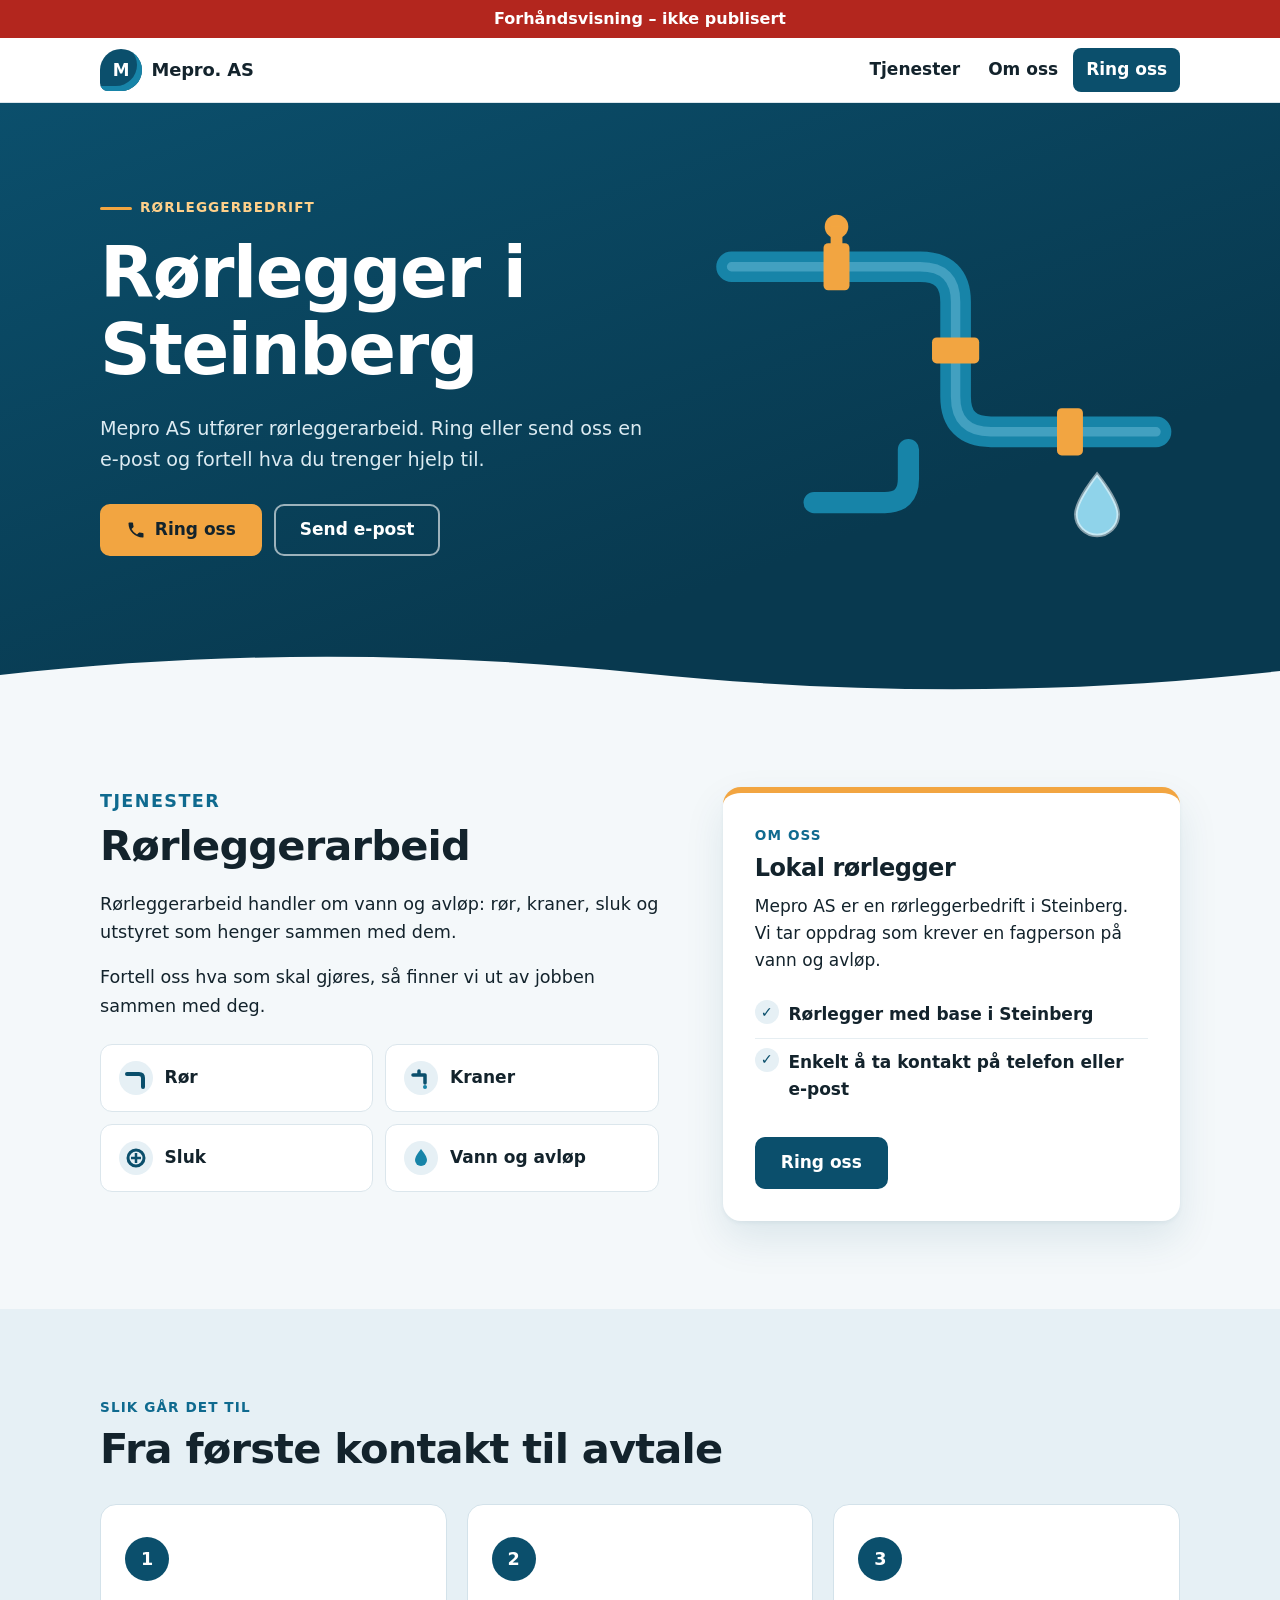
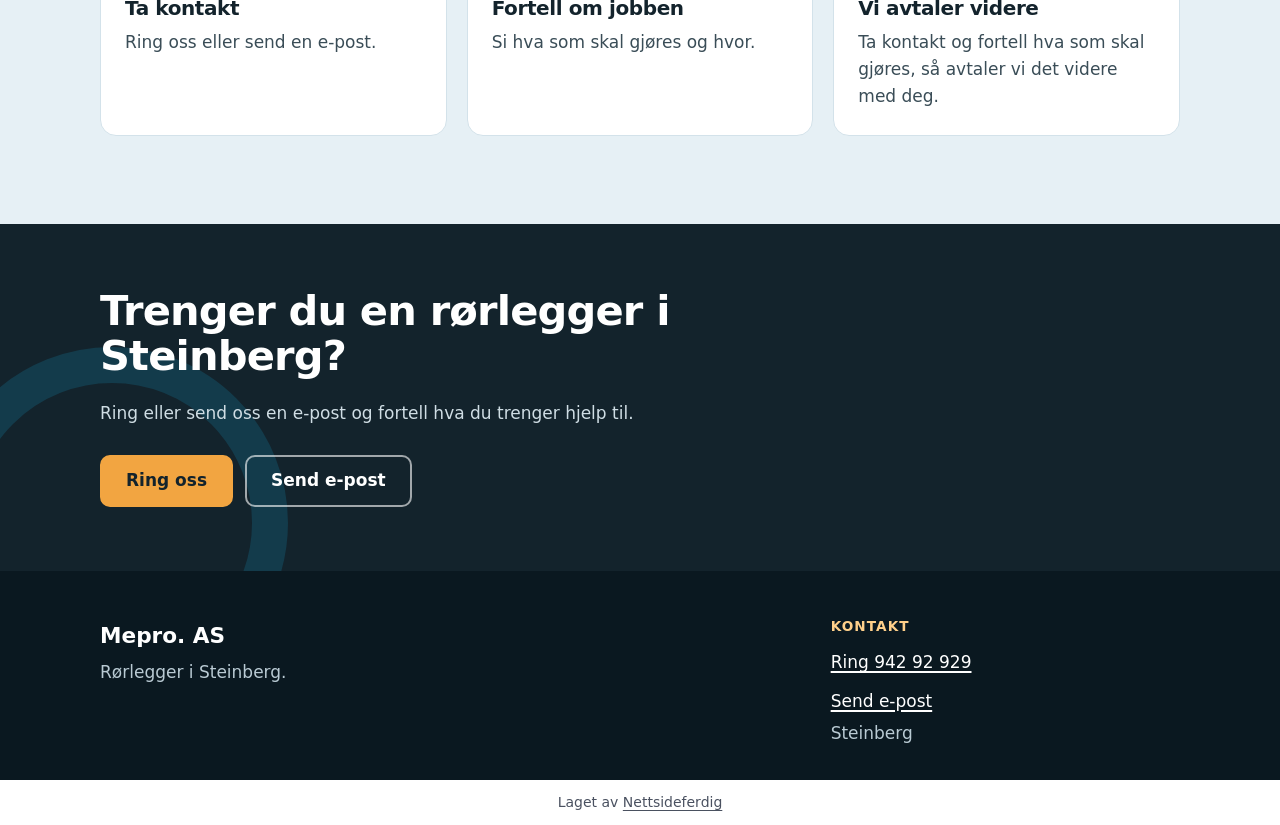
==== index.html @ f8929e9d "Forhåndsvisning" ====
<!doctype html>
<html lang="nb">
<head>
<meta charset="utf-8">
<meta name="viewport" content="width=device-width, initial-scale=1">
<title>Rørlegger i Steinberg | Mepro AS</title>
<meta name="description" content="Mepro AS er rørlegger i Steinberg. Ta kontakt på telefon eller e-post når du trenger hjelp med rørleggerarbeid.">
<link rel="canonical" href="https://andersmathisen7-design.github.io/side-mepro-as-9fc54bac/">
<meta property="og:type" content="website">
<meta property="og:locale" content="nb_NO">
<meta property="og:site_name" content="Mepro. AS">
<meta property="og:title" content="Rørlegger i Steinberg | Mepro AS">
<meta property="og:description" content="Mepro AS er rørlegger i Steinberg. Ta kontakt på telefon eller e-post når du trenger hjelp med rørleggerarbeid.">
<meta property="og:url" content="https://andersmathisen7-design.github.io/side-mepro-as-9fc54bac/">
<meta http-equiv="Content-Security-Policy" content="default-src 'none'; style-src 'self'; img-src 'self'; manifest-src 'self'; worker-src 'self'; script-src 'self'">
<link rel="stylesheet" href="./style.css">
<meta name="theme-color" content="#0b4f6c">
<link rel="manifest" href="./manifest.webmanifest">
<link rel="icon" href="./icon.svg" type="image/svg+xml">
<script src="./pwa.js" defer></script>
<meta name="robots" content="noindex,nofollow">
<script type="application/ld+json">{"@context":"https://schema.org","@type":"Plumber","name":"Mepro. AS","description":"Mepro AS er rørlegger i Steinberg. Ta kontakt på telefon eller e-post når du trenger hjelp med rørleggerarbeid.","email":"post@mepro.as","areaServed":"Steinberg","url":"https://andersmathisen7-design.github.io/side-mepro-as-9fc54bac","telephone":"942 92 929"}</script>
</head>
<body>
<div class="forhandsstripe">Forhåndsvisning – ikke publisert</div>
<header class="topp"><div class="wrap"><a class="logo" href="./"><span class="logo-merke" aria-hidden="true">M</span><span>Mepro. AS</span></a><nav class="meny" aria-label="Hovedmeny"><ul><li><a href="./#tjenester">Tjenester</a></li><li><a href="./#om">Om oss</a></li><li><a class="meny-ring" href="tel:94292929">Ring oss</a></li></ul></nav></div></header>
<main>
<section class="hero"><div class="wrap"><div><p class="hero-etikett">Rørleggerbedrift</p><h1>Rørlegger i Steinberg</h1><p class="ingress">Mepro AS utfører rørleggerarbeid. Ring eller send oss en e-post og fortell hva du trenger hjelp til.</p><div class="knapper"><a class="knapp" href="tel:94292929"><svg viewBox="0 0 24 24" aria-hidden="true"><path d="M6.6 10.8a15.1 15.1 0 0 0 6.6 6.6l2.2-2.2a1 1 0 0 1 1-.25 11.4 11.4 0 0 0 3.6.57 1 1 0 0 1 1 1V20a1 1 0 0 1-1 1A17 17 0 0 1 3 4a1 1 0 0 1 1-1h3.5a1 1 0 0 1 1 1c0 1.25.2 2.45.57 3.57a1 1 0 0 1-.25 1z" fill="currentColor"/></svg>Ring oss</a><a class="knapp knapp-strek" href="mailto:post@mepro.as">Send e-post</a></div></div><div class="ror" aria-hidden="true"><svg viewBox="0 0 400 300"><g fill="none" stroke-linecap="round" stroke-linejoin="round"><path d="M20 60 H180 Q210 60 210 90 V170 Q210 200 240 200 H380" stroke="#1784a8" stroke-width="26"/><path d="M20 60 H180 Q210 60 210 90 V170 Q210 200 240 200 H380" stroke="#5fb3d1" stroke-width="8" stroke-opacity="0.6"/><path d="M90 260 H150 Q170 260 170 240 V215" stroke="#1784a8" stroke-width="18"/></g><g fill="#f2a541"><rect x="98" y="40" width="22" height="40" rx="4"/><rect x="190" y="120" width="40" height="22" rx="4"/><rect x="296" y="180" width="22" height="40" rx="4"/><circle cx="109" cy="26" r="10"/><rect x="104" y="26" width="10" height="16"/></g><path d="M330 236 C330 236 312 258 312 270 A18 18 0 0 0 348 270 C348 258 330 236 330 236 Z" fill="#8fd3ea"/><path d="M330 236 C330 236 312 258 312 270 A18 18 0 0 0 348 270 C348 258 330 236 330 236 Z" fill="none" stroke="#ffffff" stroke-opacity="0.5" stroke-width="3"/></svg></div></div><svg class="bolge" viewBox="0 0 1440 48" preserveAspectRatio="none" aria-hidden="true"><path d="M0 48 V24 C240 0 480 0 720 22 C960 44 1200 44 1440 20 V48 Z" fill="#f4f8fa"/></svg></section><section class="seksjon" id="tjenester"><div class="wrap delt"><div class="tekst"><p class="overlinje">Tjenester</p><h2>Rørleggerarbeid</h2><p>Rørleggerarbeid handler om vann og avløp: rør, kraner, sluk og utstyret som henger sammen med dem.</p><p>Fortell oss hva som skal gjøres, så finner vi ut av jobben sammen med deg.</p><ul class="ror-liste"><li><svg viewBox="0 0 34 34" aria-hidden="true"><circle cx="17" cy="17" r="17" fill="#e6f0f5"/><path d="M8 13 H20 Q24 13 24 17 V26" fill="none" stroke="#0b4f6c" stroke-width="4" stroke-linecap="round"/></svg>Rør</li><li><svg viewBox="0 0 34 34" aria-hidden="true"><circle cx="17" cy="17" r="17" fill="#e6f0f5"/><path d="M9 14 H21 V18 M15 10 V14 M21 18 V22" fill="none" stroke="#0b4f6c" stroke-width="3.5" stroke-linecap="round" stroke-linejoin="round"/><circle cx="21" cy="26" r="2" fill="#1784a8"/></svg>Kraner</li><li><svg viewBox="0 0 34 34" aria-hidden="true"><circle cx="17" cy="17" r="17" fill="#e6f0f5"/><circle cx="17" cy="17" r="8" fill="none" stroke="#0b4f6c" stroke-width="3"/><line x1="12" y1="17" x2="22" y2="17" stroke="#0b4f6c" stroke-width="2.5"/><line x1="17" y1="12" x2="17" y2="22" stroke="#0b4f6c" stroke-width="2.5"/></svg>Sluk</li><li><svg viewBox="0 0 34 34" aria-hidden="true"><circle cx="17" cy="17" r="17" fill="#e6f0f5"/><path d="M17 8 C17 8 11 15 11 19 A6 6 0 0 0 23 19 C23 15 17 8 17 8 Z" fill="#1784a8"/></svg>Vann og avløp</li></ul></div><aside class="infokort" id="om" aria-labelledby="om-tittel"><p class="overlinje">Om oss</p><h2 id="om-tittel">Lokal rørlegger</h2><p>Mepro AS er en rørleggerbedrift i Steinberg. Vi tar oppdrag som krever en fagperson på vann og avløp.</p><ul class="sjekk"><li>Rørlegger med base i Steinberg</li><li>Enkelt å ta kontakt på telefon eller e-post</li></ul><a class="knapp knapp-bla" href="tel:94292929">Ring oss</a></aside></div></section><section class="seksjon steg-seksjon"><div class="wrap"><p class="overlinje">Slik går det til</p><h2>Fra første kontakt til avtale</h2><ol class="steg"><li><span class="steg-nr" aria-hidden="true">1</span><h3>Ta kontakt</h3><p>Ring oss eller send en e-post.</p></li><li><span class="steg-nr" aria-hidden="true">2</span><h3>Fortell om jobben</h3><p>Si hva som skal gjøres og hvor.</p></li><li><span class="steg-nr" aria-hidden="true">3</span><h3>Vi avtaler videre</h3><p>Ta kontakt og fortell hva som skal gjøres, så avtaler vi det videre med deg.</p></li></ol></div></section><section class="kontakt-cta"><div class="wrap"><h2>Trenger du en rørlegger i Steinberg?</h2><p>Ring eller send oss en e-post og fortell hva du trenger hjelp til.</p><div class="knapper"><a class="knapp" href="tel:94292929">Ring oss</a><a class="knapp knapp-strek" href="mailto:post@mepro.as">Send e-post</a></div></div></section>
</main>
<footer class="bunn" id="kontakt"><div class="wrap bunn-rad"><div><p class="bunn-navn">Mepro. AS</p><p>Rørlegger i Steinberg.</p></div><div><h2 class="bunn-tittel">Kontakt</h2><ul class="bunn-liste"><li><a href="tel:94292929">Ring 942 92 929</a></li><li><a href="mailto:post@mepro.as">Send e-post</a></li><li>Steinberg</li></ul></div></div></footer>
<p class="nf-byra">Laget av <a href="https://nettsideferdig.no/">Nettsideferdig</a></p>
</body>
</html>
---- style.css ----
/* Fast fra Sidefabrikken: bestillingswidgeten. */
:root { --nf-farge: #0b4f6c; }
#nf-bestill [hidden] { display: none !important; }
#nf-bestill button { font: inherit; padding: 0.5rem 0.9rem; margin: 0.2rem; border: 1px solid var(--nf-farge); border-radius: 6px; background: #fff; color: var(--nf-farge); cursor: pointer; }
#nf-bestill button:disabled { opacity: 0.6; }
#nf-bestill .nf-knapp { background: var(--nf-farge); color: #fff; }
#nf-bestill .nf-tjeneste { display: block; width: 100%; text-align: left; }
#nf-bestill .nf-tjeneste small, #nf-bestill .nf-vare small { display: block; color: #555; }
#nf-bestill .nf-felt { display: block; margin: 0.5rem 0; }
#nf-bestill input, #nf-bestill select, #nf-bestill textarea { font: inherit; padding: 0.4rem; border: 1px solid #c5cad3; border-radius: 4px; display: block; width: 100%; max-width: 24rem; }
#nf-bestill input[type="checkbox"], #nf-bestill input[type="radio"] { display: inline-block; width: auto; margin: 0 0.4rem 0 0; vertical-align: middle; }
#nf-bestill .nf-rad { display: flex; flex-wrap: wrap; gap: 0.5rem; }
#nf-bestill .nf-vare { padding: 0.4rem 0; border-bottom: 1px solid #e3e6eb; }
#nf-bestill .nf-feil, #nf-bestill .nf-utsolgt { color: #b3261e; }
#nf-bestill .nf-test { background: #fff4e5; padding: 0.4rem 0.8rem; border-radius: 6px; }
#nf-bestill .nf-oppsummering { font-weight: 600; }
#nf-bestill .nf-faner { display: flex; flex-wrap: wrap; gap: 0.25rem; margin: 0.5rem 0 1rem; }
#nf-bestill .nf-fane.nf-valgt, #nf-bestill .nf-dag.nf-valgt { background: var(--nf-farge); color: #fff; }
#nf-bestill .nf-adresse { position: relative; max-width: 24rem; }
#nf-bestill .nf-forslag { position: absolute; top: 100%; left: 0; right: 0; z-index: 10; max-height: 15rem; overflow-y: auto; background: #fff; border: 1px solid #c5cad3; border-radius: 4px; box-shadow: 0 4px 12px rgba(0, 0, 0, 0.15); }
#nf-bestill .nf-forslag button { display: block; width: 100%; margin: 0; border: 0; border-radius: 0; padding: 0.5rem 0.75rem; text-align: left; color: inherit; }
#nf-bestill .nf-forslag button:hover, #nf-bestill .nf-forslag button:focus { background: #f4f7fb; }
#nf-bestill .nf-dager { display: flex; flex-wrap: wrap; gap: 0.25rem; margin: 0.5rem 0; }
#nf-bestill .nf-dag.nf-full { text-decoration: line-through; color: #777; border-color: #c5cad3; }
#nf-bestill .nf-tillegg { margin: 0.5rem 0; }
#nf-bestill .nf-sporsmal { margin: 0.8rem 0; }
#nf-bestill .nf-hjelp { display: block; font-size: 0.875rem; color: #666; margin: 0.15rem 0 0.25rem; }
#nf-bestill .nf-sum { font-weight: 700; font-size: 1.15rem; }
#nf-bestill .nf-ja-nei { display: flex; gap: 1.5rem; margin-top: 0.25rem; }
.prisliste table { border-collapse: collapse; width: 100%; max-width: 36rem; }
.prisliste th, .prisliste td { text-align: left; padding: 0.4rem 0.6rem 0.4rem 0; border-bottom: 1px solid #e3e6eb; vertical-align: top; }
.prisliste td:last-child, .prisliste th:last-child { text-align: right; white-space: nowrap; padding-right: 0; }
.prisliste small { color: #555; }
.prisliste .prisinfo { font-size: 0.875rem; color: #555; }

main > section.melding, main > section.bestill { box-sizing: border-box; max-width: 42rem; margin: 0 auto; padding: 2.5rem 1.25rem 3.5rem; }
.nf-skjema .nf-felt { display: block; margin: 0.75rem 0; }
.nf-skjema label, .nf-skjema legend { display: block; font-weight: 600; }
.nf-skjema fieldset { border: 0; padding: 0; margin: 0.75rem 0; min-width: 0; }
.nf-skjema fieldset label { font-weight: 400; }
.nf-skjema input, .nf-skjema textarea { font: inherit; padding: 0.5rem; border: 1px solid #c5cad3; border-radius: 4px; display: block; width: 100%; max-width: 32rem; }
.nf-skjema input[type="radio"] { display: inline-block; width: auto; margin: 0 0.4rem 0 0; vertical-align: middle; }
.nf-skjema input:focus, .nf-skjema textarea:focus { outline: 2px solid var(--nf-farge); outline-offset: 1px; }
.nf-skjema button { font: inherit; font-weight: 600; border: 0; cursor: pointer; padding: 0.85rem 1.5rem; border-radius: 6px; background: var(--nf-farge); color: #fff; min-height: 44px; }
.nf-skjema .nf-info { font-size: 0.875rem; color: #555; }

/* Designet */
*,*::before,*::after{box-sizing:border-box}html{-webkit-text-size-adjust:100%}body{margin:0;font-family:"Segoe UI",system-ui,-apple-system,Helvetica,Arial,sans-serif;font-size:1.0625rem;line-height:1.6;color:#13232c;background:#f4f8fa}img{display:block;width:100%;height:auto}a{color:#0b4f6c;text-underline-offset:3px;text-decoration-thickness:2px}a:focus-visible{outline:3px solid #f2a541;outline-offset:3px;border-radius:4px}h1,h2,h3{font-family:system-ui,-apple-system,"Segoe UI",Helvetica,sans-serif;font-weight:800;line-height:1.1;letter-spacing:-.02em;margin:0 0 .5em}h1{font-size:clamp(2.4rem,9vw,4.4rem)}h2{font-size:clamp(1.7rem,5vw,2.6rem)}h3{font-size:1.25rem}p{margin:0 0 1em}.wrap{width:100%;max-width:70rem;margin:0 auto;padding:0 1.25rem}.topp{background:#fff;border-bottom:1px solid #dbe6ec}.topp .wrap{display:flex;flex-wrap:wrap;align-items:center;justify-content:space-between;gap:.25rem 1.5rem;padding-top:.6rem;padding-bottom:.6rem}.logo{display:inline-flex;align-items:center;gap:.6rem;min-height:44px;text-decoration:none;color:#13232c;font-weight:800;font-size:1.12rem;letter-spacing:-.01em}.logo-merke{display:inline-flex;align-items:center;justify-content:center;width:42px;height:42px;flex:none;border-radius:50% 50% 50% 8px;background:#0b4f6c;color:#fff;font-weight:800;font-size:1.05rem;box-shadow:inset -5px -5px 0 #1784a8}.meny ul{list-style:none;margin:0;padding:0;display:flex;flex-wrap:wrap;gap:.15rem}.meny a{display:inline-flex;align-items:center;min-height:44px;padding:0 .8rem;border-radius:8px;text-decoration:none;color:#13232c;font-weight:600}.meny a:hover{background:#e6f0f5}.meny .meny-ring{background:#0b4f6c;color:#fff}.meny .meny-ring:hover{background:#093e55}.hero{position:relative;overflow:hidden;background:linear-gradient(160deg,#0b4f6c 0%,#08394f 70%);color:#dcebf2}.hero .wrap{position:relative;display:grid;gap:2rem;padding-top:3.25rem;padding-bottom:3.75rem}.hero h1{color:#fff;margin-bottom:.35em}.hero-etikett{display:inline-flex;align-items:center;gap:.5rem;font-size:.85rem;font-weight:700;letter-spacing:.08em;text-transform:uppercase;color:#ffd08a;margin-bottom:1rem}.hero-etikett::before{content:"";width:2rem;height:3px;background:#f2a541;border-radius:2px}.ingress{font-size:1.2rem;max-width:34rem}.knapper{display:flex;flex-wrap:wrap;gap:.75rem;margin-top:1.75rem}.knapp{display:inline-flex;align-items:center;justify-content:center;gap:.55rem;min-height:52px;padding:0 1.5rem;border-radius:10px;background:#f2a541;color:#13232c;font-weight:800;text-decoration:none;border:2px solid #f2a541;transition:background .2s,border-color .2s}.knapp:hover{background:#ffbe63;border-color:#ffbe63}.knapp svg{width:20px;height:20px;flex:none}.knapp-strek{background:transparent;color:#fff;border-color:rgba(255,255,255,.6)}.knapp-strek:hover{background:rgba(255,255,255,.1);border-color:#fff}.knapp-bla{background:#0b4f6c;border-color:#0b4f6c;color:#fff}.knapp-bla:hover{background:#093e55;border-color:#093e55}.ror svg{display:block;width:100%;height:auto;max-width:30rem;margin:0 auto}@media(min-width:56rem){.hero .wrap{grid-template-columns:1.1fr .9fr;align-items:center;padding-top:5.5rem;padding-bottom:6rem}}.bolge{display:block;width:100%;height:48px;margin-top:-1px}.seksjon{padding:4rem 0}@media(min-width:56rem){.seksjon{padding:5.5rem 0}}.overlinje{font-size:.85rem;font-weight:700;letter-spacing:.08em;text-transform:uppercase;color:#0f6a8f;margin:0 0 .5rem}.delt{display:grid;gap:2.5rem}@media(min-width:56rem){.delt{grid-template-columns:1.1fr .9fr;gap:4rem;align-items:start}}.tekst{max-width:38rem}.tekst p{font-size:1.1rem}.ror-liste{list-style:none;margin:1.5rem 0 0;padding:0;display:grid;gap:.75rem}@media(min-width:36rem){.ror-liste{grid-template-columns:1fr 1fr}}.ror-liste li{display:flex;align-items:center;gap:.75rem;background:#fff;border:1px solid #dbe6ec;border-radius:12px;padding:1rem 1.1rem;font-weight:700}.ror-liste svg{width:34px;height:34px;flex:none}.infokort{background:#fff;border-radius:18px;padding:2rem;box-shadow:0 2px 4px rgba(11,79,108,.06),0 18px 40px rgba(11,79,108,.10);border-top:6px solid #f2a541}.infokort h2{font-size:1.5rem}.sjekk{list-style:none;margin:0 0 1.5rem;padding:0}.sjekk li{position:relative;padding:.6rem 0 .6rem 2.1rem;border-bottom:1px solid #e6eef2;font-weight:600}.sjekk li:last-child{border-bottom:0}.sjekk li::before{content:"✓";position:absolute;left:0;top:.55rem;width:1.5rem;height:1.5rem;border-radius:50%;background:#e6f0f5;color:#0b4f6c;font-weight:800;font-size:.9rem;display:flex;align-items:center;justify-content:center}.steg-seksjon{background:#e6f0f5}.steg{list-style:none;margin:2rem 0 0;padding:0;display:grid;gap:1.25rem;counter-reset:steg}@media(min-width:48rem){.steg{grid-template-columns:repeat(3,1fr)}}.steg li{position:relative;background:#fff;border-radius:16px;padding:2rem 1.5rem 1.5rem;border:1px solid #d3e2ea}.steg-nr{display:inline-flex;align-items:center;justify-content:center;width:2.75rem;height:2.75rem;border-radius:50%;background:#0b4f6c;color:#fff;font-weight:800;font-size:1.1rem;margin-bottom:1rem}.steg p{margin:0;color:#3a4d57}.kontakt-cta{background:#13232c;color:#cfdde4;padding:4rem 0;position:relative;overflow:hidden}.kontakt-cta::before{content:"";position:absolute;left:-4rem;bottom:-8rem;width:22rem;height:22rem;border-radius:50%;border:36px solid rgba(23,132,168,.25)}.kontakt-cta .wrap{position:relative;text-align:left}.kontakt-cta h2{color:#fff;max-width:20ch}.kontakt-cta p{max-width:34rem}.bunn{background:#0a1820;color:#b9cad3;padding:3rem 0 2rem}.bunn a{color:#fff;display:inline-block;padding:.35rem 0;word-break:break-word}.bunn-rad{display:grid;gap:2rem}@media(min-width:48rem){.bunn-rad{grid-template-columns:2fr 1fr}}.bunn-navn{font-size:1.35rem;font-weight:800;color:#fff;margin-bottom:.35rem}.bunn-tittel{font-size:.85rem;letter-spacing:.08em;text-transform:uppercase;color:#ffd08a;margin-bottom:.6rem}.bunn-liste{list-style:none;margin:0;padding:0}section.melding{padding:3rem 0}.nf-skjema label{display:block;font-weight:700;margin-bottom:.35rem}.nf-skjema input,.nf-skjema textarea{width:100%;font:inherit;padding:.75rem;border:1px solid #b8ccd6;border-radius:10px;background:#fff}.nf-skjema button.knapp{border:0;cursor:pointer;font:inherit;font-weight:800}

/* Fast fra Sidefabrikken */
.forhandsstripe { display: block !important; position: relative !important; z-index: 2147483647 !important; background: #b3261e !important; color: #fff !important; text-align: center !important; padding: 0.5rem 1rem !important; font: 600 1rem/1.4 system-ui, sans-serif !important; visibility: visible !important; opacity: 1 !important; max-height: none !important; height: auto !important; min-height: 0 !important; overflow: visible !important; margin: 0 !important; top: auto !important; left: auto !important; right: auto !important; bottom: auto !important; width: auto !important; transform: none !important; clip-path: none !important; filter: none !important; text-indent: 0 !important; font-size: 1rem !important; }
.nf-byra { display: block !important; position: static !important; inset: auto !important; z-index: auto !important; background: #fff !important; color: #4a5160 !important; text-align: center !important; padding: 0.75rem 1rem !important; margin: 0 !important; width: auto !important; max-width: none !important; height: auto !important; min-height: 0 !important; max-height: none !important; overflow: visible !important; visibility: visible !important; opacity: 1 !important; transform: none !important; clip-path: none !important; filter: none !important; font: 400 0.875rem/1.5 system-ui, sans-serif !important; letter-spacing: normal !important; text-indent: 0 !important; text-transform: none !important; }
.nf-byra a { display: inline !important; position: static !important; color: inherit !important; text-decoration: underline !important; font: inherit !important; visibility: visible !important; opacity: 1 !important; pointer-events: auto !important; }
.nf-felle { display: none !important; position: absolute !important; left: -10000px !important; width: 1px !important; height: 1px !important; overflow: hidden !important; }
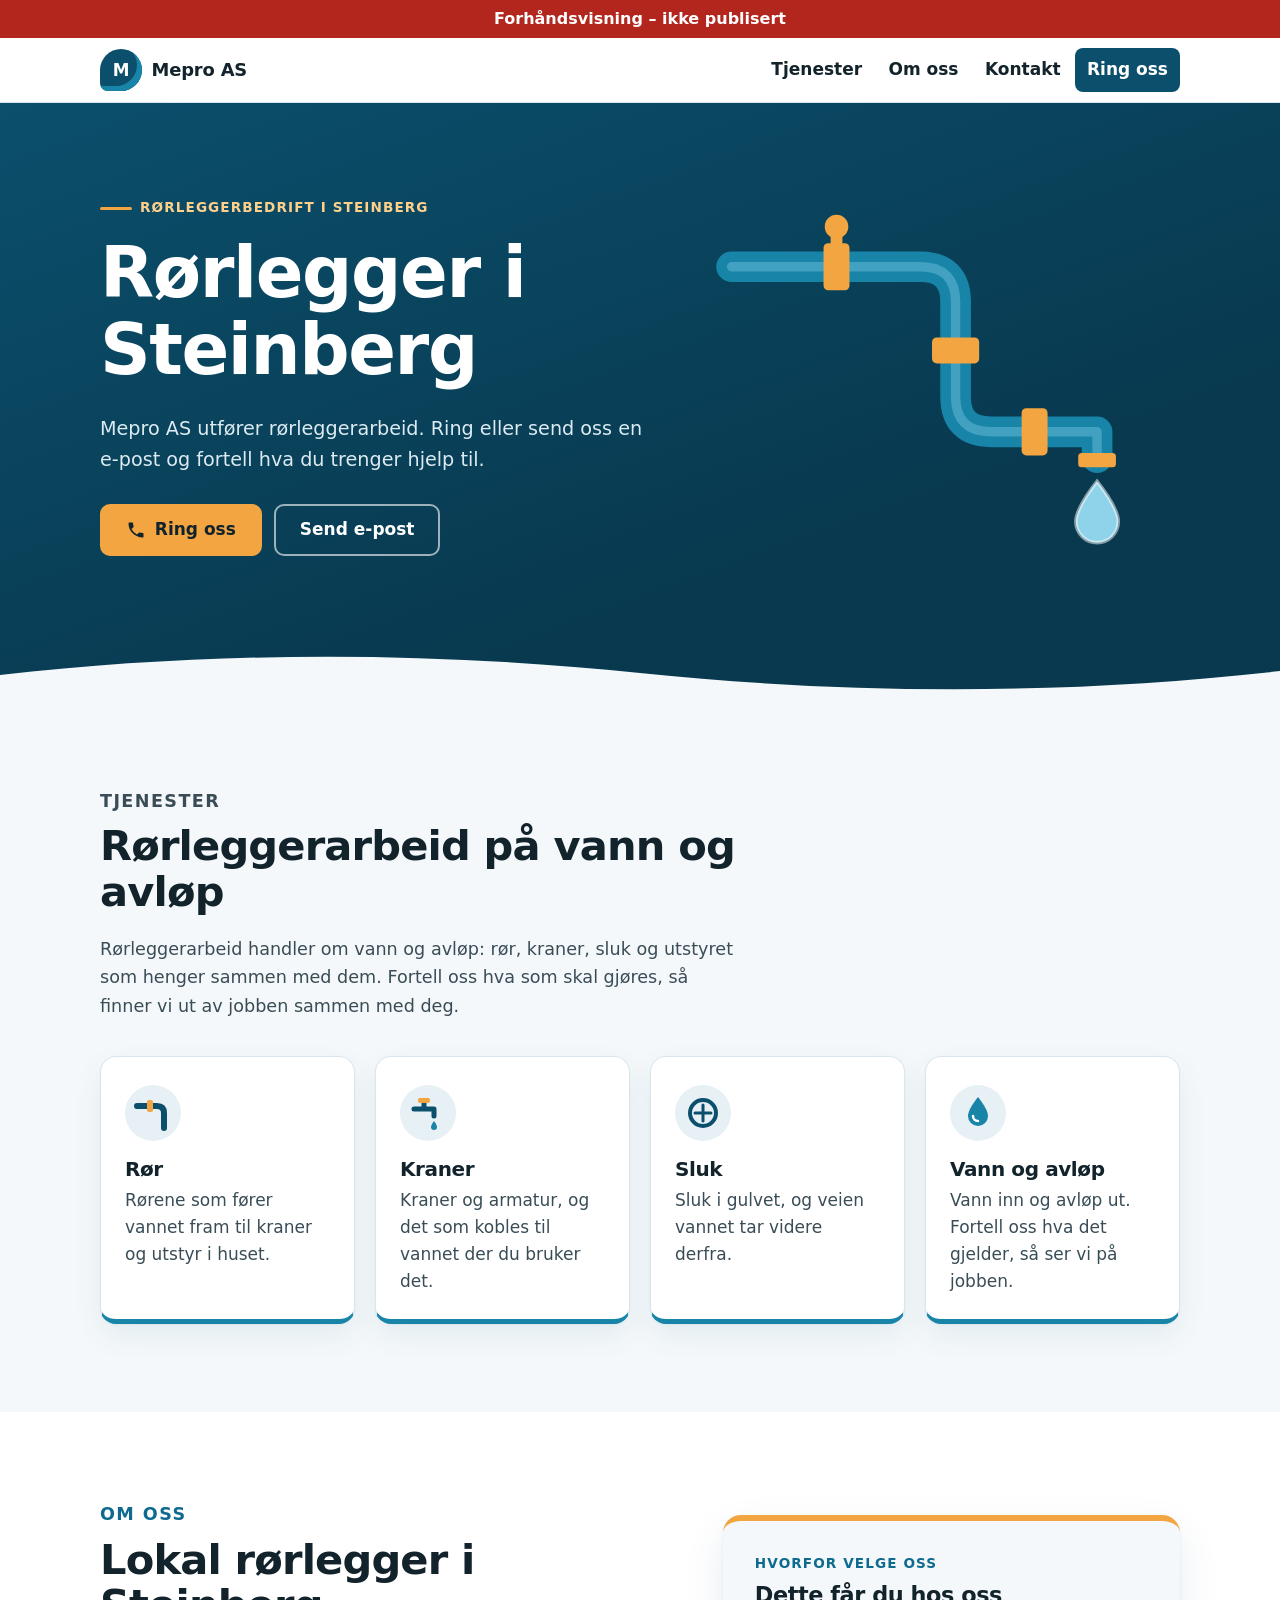
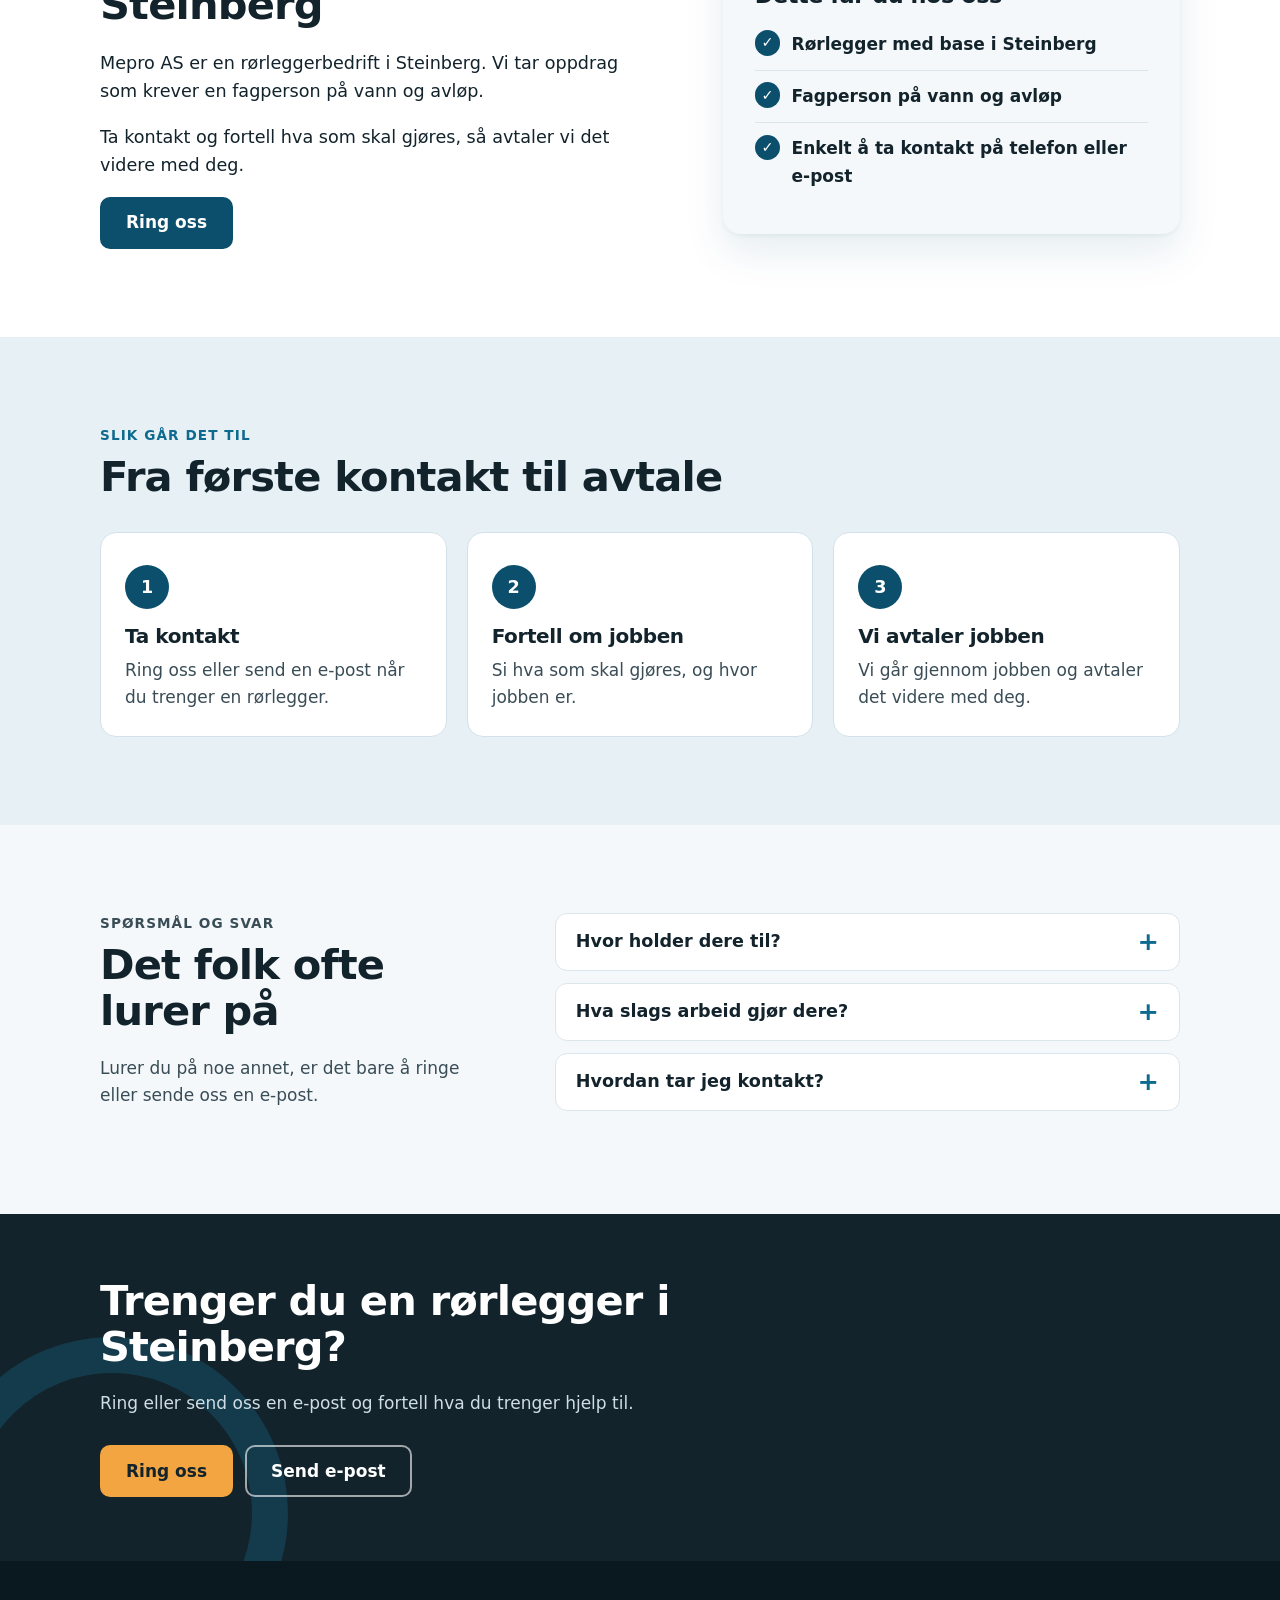
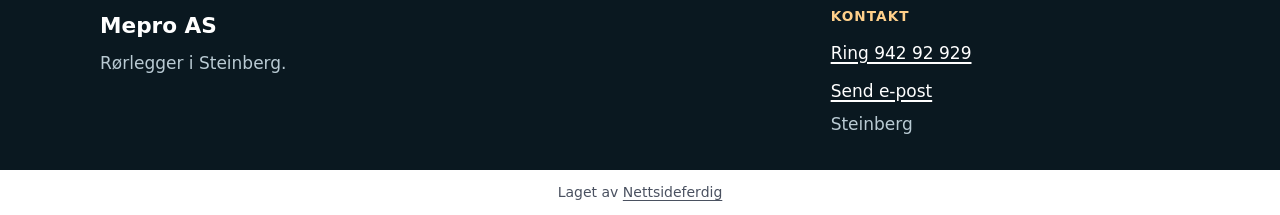
==== commit d20738f6: "Forhåndsvisning" ====
--- a/index.html
+++ b/index.html
@@ -23,11 +23,11 @@
 </head>
 <body>
 <div class="forhandsstripe">Forhåndsvisning – ikke publisert</div>
-<header class="topp"><div class="wrap"><a class="logo" href="./"><span class="logo-merke" aria-hidden="true">M</span><span>Mepro. AS</span></a><nav class="meny" aria-label="Hovedmeny"><ul><li><a href="./#tjenester">Tjenester</a></li><li><a href="./#om">Om oss</a></li><li><a class="meny-ring" href="tel:94292929">Ring oss</a></li></ul></nav></div></header>
+<header class="topp"><div class="wrap"><a class="logo" href="./"><span class="logo-merke" aria-hidden="true">M</span><span>Mepro AS</span></a><nav class="meny" aria-label="Hovedmeny"><ul><li><a href="./#tjenester">Tjenester</a></li><li><a href="./#om">Om oss</a></li><li><a href="#kontakt">Kontakt</a></li><li><a class="meny-ring" href="tel:94292929">Ring oss</a></li></ul></nav></div></header>
 <main>
-<section class="hero"><div class="wrap"><div><p class="hero-etikett">Rørleggerbedrift</p><h1>Rørlegger i Steinberg</h1><p class="ingress">Mepro AS utfører rørleggerarbeid. Ring eller send oss en e-post og fortell hva du trenger hjelp til.</p><div class="knapper"><a class="knapp" href="tel:94292929"><svg viewBox="0 0 24 24" aria-hidden="true"><path d="M6.6 10.8a15.1 15.1 0 0 0 6.6 6.6l2.2-2.2a1 1 0 0 1 1-.25 11.4 11.4 0 0 0 3.6.57 1 1 0 0 1 1 1V20a1 1 0 0 1-1 1A17 17 0 0 1 3 4a1 1 0 0 1 1-1h3.5a1 1 0 0 1 1 1c0 1.25.2 2.45.57 3.57a1 1 0 0 1-.25 1z" fill="currentColor"/></svg>Ring oss</a><a class="knapp knapp-strek" href="mailto:post@mepro.as">Send e-post</a></div></div><div class="ror" aria-hidden="true"><svg viewBox="0 0 400 300"><g fill="none" stroke-linecap="round" stroke-linejoin="round"><path d="M20 60 H180 Q210 60 210 90 V170 Q210 200 240 200 H380" stroke="#1784a8" stroke-width="26"/><path d="M20 60 H180 Q210 60 210 90 V170 Q210 200 240 200 H380" stroke="#5fb3d1" stroke-width="8" stroke-opacity="0.6"/><path d="M90 260 H150 Q170 260 170 240 V215" stroke="#1784a8" stroke-width="18"/></g><g fill="#f2a541"><rect x="98" y="40" width="22" height="40" rx="4"/><rect x="190" y="120" width="40" height="22" rx="4"/><rect x="296" y="180" width="22" height="40" rx="4"/><circle cx="109" cy="26" r="10"/><rect x="104" y="26" width="10" height="16"/></g><path d="M330 236 C330 236 312 258 312 270 A18 18 0 0 0 348 270 C348 258 330 236 330 236 Z" fill="#8fd3ea"/><path d="M330 236 C330 236 312 258 312 270 A18 18 0 0 0 348 270 C348 258 330 236 330 236 Z" fill="none" stroke="#ffffff" stroke-opacity="0.5" stroke-width="3"/></svg></div></div><svg class="bolge" viewBox="0 0 1440 48" preserveAspectRatio="none" aria-hidden="true"><path d="M0 48 V24 C240 0 480 0 720 22 C960 44 1200 44 1440 20 V48 Z" fill="#f4f8fa"/></svg></section><section class="seksjon" id="tjenester"><div class="wrap delt"><div class="tekst"><p class="overlinje">Tjenester</p><h2>Rørleggerarbeid</h2><p>Rørleggerarbeid handler om vann og avløp: rør, kraner, sluk og utstyret som henger sammen med dem.</p><p>Fortell oss hva som skal gjøres, så finner vi ut av jobben sammen med deg.</p><ul class="ror-liste"><li><svg viewBox="0 0 34 34" aria-hidden="true"><circle cx="17" cy="17" r="17" fill="#e6f0f5"/><path d="M8 13 H20 Q24 13 24 17 V26" fill="none" stroke="#0b4f6c" stroke-width="4" stroke-linecap="round"/></svg>Rør</li><li><svg viewBox="0 0 34 34" aria-hidden="true"><circle cx="17" cy="17" r="17" fill="#e6f0f5"/><path d="M9 14 H21 V18 M15 10 V14 M21 18 V22" fill="none" stroke="#0b4f6c" stroke-width="3.5" stroke-linecap="round" stroke-linejoin="round"/><circle cx="21" cy="26" r="2" fill="#1784a8"/></svg>Kraner</li><li><svg viewBox="0 0 34 34" aria-hidden="true"><circle cx="17" cy="17" r="17" fill="#e6f0f5"/><circle cx="17" cy="17" r="8" fill="none" stroke="#0b4f6c" stroke-width="3"/><line x1="12" y1="17" x2="22" y2="17" stroke="#0b4f6c" stroke-width="2.5"/><line x1="17" y1="12" x2="17" y2="22" stroke="#0b4f6c" stroke-width="2.5"/></svg>Sluk</li><li><svg viewBox="0 0 34 34" aria-hidden="true"><circle cx="17" cy="17" r="17" fill="#e6f0f5"/><path d="M17 8 C17 8 11 15 11 19 A6 6 0 0 0 23 19 C23 15 17 8 17 8 Z" fill="#1784a8"/></svg>Vann og avløp</li></ul></div><aside class="infokort" id="om" aria-labelledby="om-tittel"><p class="overlinje">Om oss</p><h2 id="om-tittel">Lokal rørlegger</h2><p>Mepro AS er en rørleggerbedrift i Steinberg. Vi tar oppdrag som krever en fagperson på vann og avløp.</p><ul class="sjekk"><li>Rørlegger med base i Steinberg</li><li>Enkelt å ta kontakt på telefon eller e-post</li></ul><a class="knapp knapp-bla" href="tel:94292929">Ring oss</a></aside></div></section><section class="seksjon steg-seksjon"><div class="wrap"><p class="overlinje">Slik går det til</p><h2>Fra første kontakt til avtale</h2><ol class="steg"><li><span class="steg-nr" aria-hidden="true">1</span><h3>Ta kontakt</h3><p>Ring oss eller send en e-post.</p></li><li><span class="steg-nr" aria-hidden="true">2</span><h3>Fortell om jobben</h3><p>Si hva som skal gjøres og hvor.</p></li><li><span class="steg-nr" aria-hidden="true">3</span><h3>Vi avtaler videre</h3><p>Ta kontakt og fortell hva som skal gjøres, så avtaler vi det videre med deg.</p></li></ol></div></section><section class="kontakt-cta"><div class="wrap"><h2>Trenger du en rørlegger i Steinberg?</h2><p>Ring eller send oss en e-post og fortell hva du trenger hjelp til.</p><div class="knapper"><a class="knapp" href="tel:94292929">Ring oss</a><a class="knapp knapp-strek" href="mailto:post@mepro.as">Send e-post</a></div></div></section>
+<section class="hero"><div class="wrap"><div><p class="hero-etikett">Rørleggerbedrift i Steinberg</p><h1>Rørlegger i Steinberg</h1><p class="ingress">Mepro AS utfører rørleggerarbeid. Ring eller send oss en e-post og fortell hva du trenger hjelp til.</p><div class="knapper"><a class="knapp" href="tel:94292929"><svg viewBox="0 0 24 24" aria-hidden="true"><path d="M6.6 10.8a15.1 15.1 0 0 0 6.6 6.6l2.2-2.2a1 1 0 0 1 1-.25 11.4 11.4 0 0 0 3.6.57 1 1 0 0 1 1 1V20a1 1 0 0 1-1 1A17 17 0 0 1 3 4a1 1 0 0 1 1-1h3.5a1 1 0 0 1 1 1c0 1.25.2 2.45.57 3.57a1 1 0 0 1-.25 1z" fill="currentColor"/></svg>Ring oss</a><a class="knapp knapp-strek" href="mailto:post@mepro.as">Send e-post</a></div></div><div class="ror" aria-hidden="true"><svg viewBox="0 0 400 300"><g fill="none" stroke-linecap="round" stroke-linejoin="round"><path d="M20 60 H180 Q210 60 210 90 V170 Q210 200 240 200 H330 V222" stroke="#1784a8" stroke-width="26"/><path d="M20 60 H180 Q210 60 210 90 V170 Q210 200 240 200 H330 V222" stroke="#5fb3d1" stroke-width="8" stroke-opacity="0.6"/></g><g fill="#f2a541"><rect x="98" y="40" width="22" height="40" rx="4"/><rect x="190" y="120" width="40" height="22" rx="4"/><rect x="266" y="180" width="22" height="40" rx="4"/><circle cx="109" cy="26" r="10"/><rect x="104" y="26" width="10" height="16"/><rect x="314" y="218" width="32" height="12" rx="3"/></g><path d="M330 242 C330 242 312 264 312 276 A18 18 0 0 0 348 276 C348 264 330 242 330 242 Z" fill="#8fd3ea"/><path d="M330 242 C330 242 312 264 312 276 A18 18 0 0 0 348 276 C348 264 330 242 330 242 Z" fill="none" stroke="#ffffff" stroke-opacity="0.5" stroke-width="3"/></svg></div></div><svg class="bolge" viewBox="0 0 1440 48" preserveAspectRatio="none" aria-hidden="true"><path d="M0 48 V24 C240 0 480 0 720 22 C960 44 1200 44 1440 20 V48 Z" fill="#f4f8fa"/></svg></section><section class="seksjon" id="tjenester"><div class="wrap"><div class="seksjon-hode"><p class="overlinje">Tjenester</p><h2>Rørleggerarbeid på vann og avløp</h2><p>Rørleggerarbeid handler om vann og avløp: rør, kraner, sluk og utstyret som henger sammen med dem. Fortell oss hva som skal gjøres, så finner vi ut av jobben sammen med deg.</p></div><ul class="tj-rad"><li class="tj-kort"><svg viewBox="0 0 56 56" aria-hidden="true"><circle cx="28" cy="28" r="28" fill="#e6f0f5"/><path d="M12 21 H32 Q39 21 39 28 V43" fill="none" stroke="#0b4f6c" stroke-width="6" stroke-linecap="round"/><rect x="22" y="15" width="6" height="12" rx="2" fill="#f2a541"/></svg><h3>Rør</h3><p>Rørene som fører vannet fram til kraner og utstyr i huset.</p></li><li class="tj-kort"><svg viewBox="0 0 56 56" aria-hidden="true"><circle cx="28" cy="28" r="28" fill="#e6f0f5"/><path d="M14 24 H34 V31 M24 16 V24" fill="none" stroke="#0b4f6c" stroke-width="5" stroke-linecap="round" stroke-linejoin="round"/><rect x="18" y="13" width="12" height="5" rx="2" fill="#f2a541"/><path d="M34 36 C34 36 31 40 31 42 A3 3 0 0 0 37 42 C37 40 34 36 34 36 Z" fill="#1784a8"/></svg><h3>Kraner</h3><p>Kraner og armatur, og det som kobles til vannet der du bruker det.</p></li><li class="tj-kort"><svg viewBox="0 0 56 56" aria-hidden="true"><circle cx="28" cy="28" r="28" fill="#e6f0f5"/><circle cx="28" cy="28" r="13" fill="none" stroke="#0b4f6c" stroke-width="4"/><g stroke="#0b4f6c" stroke-width="3" stroke-linecap="round"><line x1="20" y1="28" x2="36" y2="28"/><line x1="28" y1="20" x2="28" y2="36"/></g></svg><h3>Sluk</h3><p>Sluk i gulvet, og veien vannet tar videre derfra.</p></li><li class="tj-kort"><svg viewBox="0 0 56 56" aria-hidden="true"><circle cx="28" cy="28" r="28" fill="#e6f0f5"/><path d="M28 12 C28 12 18 24 18 31 A10 10 0 0 0 38 31 C38 24 28 12 28 12 Z" fill="#1784a8"/><path d="M23 31 A5 5 0 0 0 28 36" fill="none" stroke="#ffffff" stroke-width="2.5" stroke-linecap="round"/></svg><h3>Vann og avløp</h3><p>Vann inn og avløp ut. Fortell oss hva det gjelder, så ser vi på jobben.</p></li></ul></div></section><section class="seksjon om-seksjon" id="om"><div class="wrap delt"><div class="tekst"><p class="overlinje">Om oss</p><h2>Lokal rørlegger i Steinberg</h2><p>Mepro AS er en rørleggerbedrift i Steinberg. Vi tar oppdrag som krever en fagperson på vann og avløp.</p><p>Ta kontakt og fortell hva som skal gjøres, så avtaler vi det videre med deg.</p><a class="knapp knapp-bla" href="tel:94292929">Ring oss</a></div><aside class="infokort" aria-labelledby="hvorfor-tittel"><p class="overlinje">Hvorfor velge oss</p><h3 id="hvorfor-tittel">Dette får du hos oss</h3><ul class="sjekk"><li>Rørlegger med base i Steinberg</li><li>Fagperson på vann og avløp</li><li>Enkelt å ta kontakt på telefon eller e-post</li></ul></aside></div></section><section class="seksjon steg-seksjon"><div class="wrap"><p class="overlinje">Slik går det til</p><h2>Fra første kontakt til avtale</h2><ol class="steg"><li><span class="steg-nr" aria-hidden="true">1</span><h3>Ta kontakt</h3><p>Ring oss eller send en e-post når du trenger en rørlegger.</p></li><li><span class="steg-nr" aria-hidden="true">2</span><h3>Fortell om jobben</h3><p>Si hva som skal gjøres, og hvor jobben er.</p></li><li><span class="steg-nr" aria-hidden="true">3</span><h3>Vi avtaler jobben</h3><p>Vi går gjennom jobben og avtaler det videre med deg.</p></li></ol></div></section><section class="seksjon faq"><div class="wrap faq-rad"><div class="faq-hode"><p class="overlinje">Spørsmål og svar</p><h2>Det folk ofte lurer på</h2><p>Lurer du på noe annet, er det bare å ringe eller sende oss en e-post.</p></div><div><details><summary>Hvor holder dere til?</summary><p>Vi er en rørleggerbedrift med base i Steinberg.</p></details><details><summary>Hva slags arbeid gjør dere?</summary><p>Rørleggerarbeid på vann og avløp: rør, kraner, sluk og utstyret som henger sammen med dem.</p></details><details><summary>Hvordan tar jeg kontakt?</summary><p>Ring oss eller send en e-post og fortell hva som skal gjøres, så avtaler vi det videre med deg.</p></details></div></div></section><section class="kontakt-cta"><div class="wrap"><h2>Trenger du en rørlegger i Steinberg?</h2><p>Ring eller send oss en e-post og fortell hva du trenger hjelp til.</p><div class="knapper"><a class="knapp" href="tel:94292929">Ring oss</a><a class="knapp knapp-strek" href="mailto:post@mepro.as">Send e-post</a></div></div></section>
 </main>
-<footer class="bunn" id="kontakt"><div class="wrap bunn-rad"><div><p class="bunn-navn">Mepro. AS</p><p>Rørlegger i Steinberg.</p></div><div><h2 class="bunn-tittel">Kontakt</h2><ul class="bunn-liste"><li><a href="tel:94292929">Ring 942 92 929</a></li><li><a href="mailto:post@mepro.as">Send e-post</a></li><li>Steinberg</li></ul></div></div></footer>
+<footer class="bunn" id="kontakt"><div class="wrap bunn-rad"><div><p class="bunn-navn">Mepro AS</p><p>Rørlegger i Steinberg.</p></div><div><h2 class="bunn-tittel">Kontakt</h2><ul class="bunn-liste"><li><a href="tel:94292929">Ring 942 92 929</a></li><li><a href="mailto:post@mepro.as">Send e-post</a></li><li>Steinberg</li></ul></div></div></footer>
 <p class="nf-byra">Laget av <a href="https://nettsideferdig.no/">Nettsideferdig</a></p>
 </body>
 </html>
--- a/style.css
+++ b/style.css
@@ -45,7 +45,7 @@
 .nf-skjema .nf-info { font-size: 0.875rem; color: #555; }
 
 /* Designet */
-*,*::before,*::after{box-sizing:border-box}html{-webkit-text-size-adjust:100%}body{margin:0;font-family:"Segoe UI",system-ui,-apple-system,Helvetica,Arial,sans-serif;font-size:1.0625rem;line-height:1.6;color:#13232c;background:#f4f8fa}img{display:block;width:100%;height:auto}a{color:#0b4f6c;text-underline-offset:3px;text-decoration-thickness:2px}a:focus-visible{outline:3px solid #f2a541;outline-offset:3px;border-radius:4px}h1,h2,h3{font-family:system-ui,-apple-system,"Segoe UI",Helvetica,sans-serif;font-weight:800;line-height:1.1;letter-spacing:-.02em;margin:0 0 .5em}h1{font-size:clamp(2.4rem,9vw,4.4rem)}h2{font-size:clamp(1.7rem,5vw,2.6rem)}h3{font-size:1.25rem}p{margin:0 0 1em}.wrap{width:100%;max-width:70rem;margin:0 auto;padding:0 1.25rem}.topp{background:#fff;border-bottom:1px solid #dbe6ec}.topp .wrap{display:flex;flex-wrap:wrap;align-items:center;justify-content:space-between;gap:.25rem 1.5rem;padding-top:.6rem;padding-bottom:.6rem}.logo{display:inline-flex;align-items:center;gap:.6rem;min-height:44px;text-decoration:none;color:#13232c;font-weight:800;font-size:1.12rem;letter-spacing:-.01em}.logo-merke{display:inline-flex;align-items:center;justify-content:center;width:42px;height:42px;flex:none;border-radius:50% 50% 50% 8px;background:#0b4f6c;color:#fff;font-weight:800;font-size:1.05rem;box-shadow:inset -5px -5px 0 #1784a8}.meny ul{list-style:none;margin:0;padding:0;display:flex;flex-wrap:wrap;gap:.15rem}.meny a{display:inline-flex;align-items:center;min-height:44px;padding:0 .8rem;border-radius:8px;text-decoration:none;color:#13232c;font-weight:600}.meny a:hover{background:#e6f0f5}.meny .meny-ring{background:#0b4f6c;color:#fff}.meny .meny-ring:hover{background:#093e55}.hero{position:relative;overflow:hidden;background:linear-gradient(160deg,#0b4f6c 0%,#08394f 70%);color:#dcebf2}.hero .wrap{position:relative;display:grid;gap:2rem;padding-top:3.25rem;padding-bottom:3.75rem}.hero h1{color:#fff;margin-bottom:.35em}.hero-etikett{display:inline-flex;align-items:center;gap:.5rem;font-size:.85rem;font-weight:700;letter-spacing:.08em;text-transform:uppercase;color:#ffd08a;margin-bottom:1rem}.hero-etikett::before{content:"";width:2rem;height:3px;background:#f2a541;border-radius:2px}.ingress{font-size:1.2rem;max-width:34rem}.knapper{display:flex;flex-wrap:wrap;gap:.75rem;margin-top:1.75rem}.knapp{display:inline-flex;align-items:center;justify-content:center;gap:.55rem;min-height:52px;padding:0 1.5rem;border-radius:10px;background:#f2a541;color:#13232c;font-weight:800;text-decoration:none;border:2px solid #f2a541;transition:background .2s,border-color .2s}.knapp:hover{background:#ffbe63;border-color:#ffbe63}.knapp svg{width:20px;height:20px;flex:none}.knapp-strek{background:transparent;color:#fff;border-color:rgba(255,255,255,.6)}.knapp-strek:hover{background:rgba(255,255,255,.1);border-color:#fff}.knapp-bla{background:#0b4f6c;border-color:#0b4f6c;color:#fff}.knapp-bla:hover{background:#093e55;border-color:#093e55}.ror svg{display:block;width:100%;height:auto;max-width:30rem;margin:0 auto}@media(min-width:56rem){.hero .wrap{grid-template-columns:1.1fr .9fr;align-items:center;padding-top:5.5rem;padding-bottom:6rem}}.bolge{display:block;width:100%;height:48px;margin-top:-1px}.seksjon{padding:4rem 0}@media(min-width:56rem){.seksjon{padding:5.5rem 0}}.overlinje{font-size:.85rem;font-weight:700;letter-spacing:.08em;text-transform:uppercase;color:#0f6a8f;margin:0 0 .5rem}.delt{display:grid;gap:2.5rem}@media(min-width:56rem){.delt{grid-template-columns:1.1fr .9fr;gap:4rem;align-items:start}}.tekst{max-width:38rem}.tekst p{font-size:1.1rem}.ror-liste{list-style:none;margin:1.5rem 0 0;padding:0;display:grid;gap:.75rem}@media(min-width:36rem){.ror-liste{grid-template-columns:1fr 1fr}}.ror-liste li{display:flex;align-items:center;gap:.75rem;background:#fff;border:1px solid #dbe6ec;border-radius:12px;padding:1rem 1.1rem;font-weight:700}.ror-liste svg{width:34px;height:34px;flex:none}.infokort{background:#fff;border-radius:18px;padding:2rem;box-shadow:0 2px 4px rgba(11,79,108,.06),0 18px 40px rgba(11,79,108,.10);border-top:6px solid #f2a541}.infokort h2{font-size:1.5rem}.sjekk{list-style:none;margin:0 0 1.5rem;padding:0}.sjekk li{position:relative;padding:.6rem 0 .6rem 2.1rem;border-bottom:1px solid #e6eef2;font-weight:600}.sjekk li:last-child{border-bottom:0}.sjekk li::before{content:"✓";position:absolute;left:0;top:.55rem;width:1.5rem;height:1.5rem;border-radius:50%;background:#e6f0f5;color:#0b4f6c;font-weight:800;font-size:.9rem;display:flex;align-items:center;justify-content:center}.steg-seksjon{background:#e6f0f5}.steg{list-style:none;margin:2rem 0 0;padding:0;display:grid;gap:1.25rem;counter-reset:steg}@media(min-width:48rem){.steg{grid-template-columns:repeat(3,1fr)}}.steg li{position:relative;background:#fff;border-radius:16px;padding:2rem 1.5rem 1.5rem;border:1px solid #d3e2ea}.steg-nr{display:inline-flex;align-items:center;justify-content:center;width:2.75rem;height:2.75rem;border-radius:50%;background:#0b4f6c;color:#fff;font-weight:800;font-size:1.1rem;margin-bottom:1rem}.steg p{margin:0;color:#3a4d57}.kontakt-cta{background:#13232c;color:#cfdde4;padding:4rem 0;position:relative;overflow:hidden}.kontakt-cta::before{content:"";position:absolute;left:-4rem;bottom:-8rem;width:22rem;height:22rem;border-radius:50%;border:36px solid rgba(23,132,168,.25)}.kontakt-cta .wrap{position:relative;text-align:left}.kontakt-cta h2{color:#fff;max-width:20ch}.kontakt-cta p{max-width:34rem}.bunn{background:#0a1820;color:#b9cad3;padding:3rem 0 2rem}.bunn a{color:#fff;display:inline-block;padding:.35rem 0;word-break:break-word}.bunn-rad{display:grid;gap:2rem}@media(min-width:48rem){.bunn-rad{grid-template-columns:2fr 1fr}}.bunn-navn{font-size:1.35rem;font-weight:800;color:#fff;margin-bottom:.35rem}.bunn-tittel{font-size:.85rem;letter-spacing:.08em;text-transform:uppercase;color:#ffd08a;margin-bottom:.6rem}.bunn-liste{list-style:none;margin:0;padding:0}section.melding{padding:3rem 0}.nf-skjema label{display:block;font-weight:700;margin-bottom:.35rem}.nf-skjema input,.nf-skjema textarea{width:100%;font:inherit;padding:.75rem;border:1px solid #b8ccd6;border-radius:10px;background:#fff}.nf-skjema button.knapp{border:0;cursor:pointer;font:inherit;font-weight:800}
+*,*::before,*::after{box-sizing:border-box}html{-webkit-text-size-adjust:100%}body{margin:0;font-family:"Segoe UI",system-ui,-apple-system,Helvetica,Arial,sans-serif;font-size:1.0625rem;line-height:1.6;color:#13232c;background:#f4f8fa}img{display:block;width:100%;height:auto}a{color:#0b4f6c;text-underline-offset:3px;text-decoration-thickness:2px}a:focus-visible{outline:3px solid #f2a541;outline-offset:3px;border-radius:4px}h1,h2,h3{font-family:system-ui,-apple-system,"Segoe UI",Helvetica,sans-serif;font-weight:800;line-height:1.1;letter-spacing:-.02em;margin:0 0 .5em}h1{font-size:clamp(2.4rem,9vw,4.4rem)}h2{font-size:clamp(1.7rem,5vw,2.6rem)}h3{font-size:1.25rem}p{margin:0 0 1em}.wrap{width:100%;max-width:70rem;margin:0 auto;padding:0 1.25rem}.topp{background:#fff;border-bottom:1px solid #dbe6ec}.topp .wrap{display:flex;flex-wrap:wrap;align-items:center;justify-content:space-between;gap:.25rem 1.5rem;padding-top:.6rem;padding-bottom:.6rem}.logo{display:inline-flex;align-items:center;gap:.6rem;min-height:44px;text-decoration:none;color:#13232c;font-weight:800;font-size:1.12rem;letter-spacing:-.01em}.logo-merke{display:inline-flex;align-items:center;justify-content:center;width:42px;height:42px;flex:none;border-radius:50% 50% 50% 8px;background:#0b4f6c;color:#fff;font-weight:800;font-size:1.05rem;box-shadow:inset -5px -5px 0 #1784a8}.meny ul{list-style:none;margin:0;padding:0;display:flex;flex-wrap:wrap;gap:.15rem}.meny a{display:inline-flex;align-items:center;min-height:44px;padding:0 .75rem;border-radius:8px;text-decoration:none;color:#13232c;font-weight:600}.meny a:hover{background:#e6f0f5}.meny .meny-ring{background:#0b4f6c;color:#fff}.meny .meny-ring:hover{background:#093e55}.hero{position:relative;overflow:hidden;background:linear-gradient(160deg,#0b4f6c 0%,#08394f 70%);color:#dcebf2}.hero .wrap{position:relative;display:grid;gap:2rem;padding-top:3.25rem;padding-bottom:3.75rem}.hero h1{color:#fff;margin-bottom:.35em}.hero-etikett{display:inline-flex;align-items:center;gap:.5rem;font-size:.85rem;font-weight:700;letter-spacing:.08em;text-transform:uppercase;color:#ffd08a;margin-bottom:1rem}.hero-etikett::before{content:"";width:2rem;height:3px;background:#f2a541;border-radius:2px}.ingress{font-size:1.2rem;max-width:34rem}.knapper{display:flex;flex-wrap:wrap;gap:.75rem;margin-top:1.75rem}.knapp{display:inline-flex;align-items:center;justify-content:center;gap:.55rem;min-height:52px;padding:0 1.5rem;border-radius:10px;background:#f2a541;color:#13232c;font-weight:800;text-decoration:none;border:2px solid #f2a541;transition:background .2s,border-color .2s}.knapp:hover{background:#ffbe63;border-color:#ffbe63}.knapp svg{width:20px;height:20px;flex:none}.knapp-strek{background:transparent;color:#fff;border-color:rgba(255,255,255,.6)}.knapp-strek:hover{background:rgba(255,255,255,.1);border-color:#fff}.knapp-bla{background:#0b4f6c;border-color:#0b4f6c;color:#fff}.knapp-bla:hover{background:#093e55;border-color:#093e55}.ror svg{display:block;width:100%;height:auto;max-width:30rem;margin:0 auto}@media(min-width:56rem){.hero .wrap{grid-template-columns:1.1fr .9fr;align-items:center;padding-top:5.5rem;padding-bottom:6rem}}.bolge{display:block;width:100%;height:48px;margin-top:-1px}.seksjon{padding:4rem 0}@media(min-width:56rem){.seksjon{padding:5.5rem 0}}.seksjon-hode{max-width:40rem;margin-bottom:2.25rem}.seksjon-hode p{font-size:1.1rem;color:#3a4d57}.overlinje{font-size:.85rem;font-weight:700;letter-spacing:.08em;text-transform:uppercase;color:#0f6a8f;margin:0 0 .5rem}.tj-rad{list-style:none;margin:0;padding:0;display:grid;gap:1.25rem}@media(min-width:36rem){.tj-rad{grid-template-columns:1fr 1fr}}@media(min-width:64rem){.tj-rad{grid-template-columns:repeat(4,1fr)}}.tj-kort{background:#fff;border:1px solid #dbe6ec;border-radius:16px;padding:1.75rem 1.5rem 1.5rem;box-shadow:0 1px 2px rgba(11,79,108,.05),0 12px 30px rgba(11,79,108,.07);border-bottom:5px solid #1784a8}.tj-kort svg{display:block;width:56px;height:56px;margin-bottom:1.1rem}.tj-kort h3{margin-bottom:.4rem}.tj-kort p{margin:0;color:#3a4d57}.om-seksjon{background:#fff}.delt{display:grid;gap:2.5rem}@media(min-width:56rem){.delt{grid-template-columns:1.1fr .9fr;gap:4rem;align-items:center}}.tekst{max-width:38rem}.tekst p{font-size:1.1rem}.infokort{background:#f4f8fa;border-radius:18px;padding:2rem;box-shadow:0 2px 4px rgba(11,79,108,.06),0 18px 40px rgba(11,79,108,.10);border-top:6px solid #f2a541}.infokort h3{font-size:1.4rem}.sjekk{list-style:none;margin:0;padding:0}.sjekk li{position:relative;padding:.75rem 0 .75rem 2.3rem;border-bottom:1px solid #dbe6ec;font-weight:600}.sjekk li:last-child{border-bottom:0}.sjekk li::before{content:"✓";position:absolute;left:0;top:.7rem;width:1.6rem;height:1.6rem;border-radius:50%;background:#0b4f6c;color:#fff;font-weight:800;font-size:.9rem;display:flex;align-items:center;justify-content:center}.steg-seksjon{background:#e6f0f5}.steg{list-style:none;margin:2rem 0 0;padding:0;display:grid;gap:1.25rem}@media(min-width:48rem){.steg{grid-template-columns:repeat(3,1fr)}}.steg li{position:relative;background:#fff;border-radius:16px;padding:2rem 1.5rem 1.5rem;border:1px solid #d3e2ea}.steg-nr{display:inline-flex;align-items:center;justify-content:center;width:2.75rem;height:2.75rem;border-radius:50%;background:#0b4f6c;color:#fff;font-weight:800;font-size:1.1rem;margin-bottom:1rem}.steg p{margin:0;color:#3a4d57}.faq-rad{display:grid;gap:1.5rem}@media(min-width:56rem){.faq-rad{grid-template-columns:1fr 1.6fr;gap:4rem;align-items:start}}.faq-hode p{color:#3a4d57;max-width:24rem}.faq details{background:#fff;border:1px solid #dbe6ec;border-radius:12px;margin-bottom:.75rem;padding:0 1.25rem}.faq summary{cursor:pointer;font-weight:700;font-size:1.1rem;min-height:56px;padding:.75rem 0;display:flex;align-items:center;justify-content:space-between;gap:1rem;list-style:none}.faq summary::-webkit-details-marker{display:none}.faq summary::after{content:"+";font-size:1.6rem;line-height:1;color:#0f6a8f}.faq details[open] summary::after{content:"–"}.faq details p{color:#3a4d57;padding-bottom:1.1rem;margin:0}.kontakt-cta{background:#13232c;color:#cfdde4;padding:4rem 0;position:relative;overflow:hidden}.kontakt-cta::before{content:"";position:absolute;left:-4rem;bottom:-8rem;width:22rem;height:22rem;border-radius:50%;border:36px solid rgba(23,132,168,.25)}.kontakt-cta .wrap{position:relative;text-align:left}.kontakt-cta h2{color:#fff;max-width:20ch}.kontakt-cta p{max-width:34rem}.bunn{background:#0a1820;color:#b9cad3;padding:3rem 0 2rem}.bunn a{color:#fff;display:inline-block;padding:.35rem 0;word-break:break-word}.bunn-rad{display:grid;gap:2rem}@media(min-width:48rem){.bunn-rad{grid-template-columns:2fr 1fr}}.bunn-navn{font-size:1.35rem;font-weight:800;color:#fff;margin-bottom:.35rem}.bunn-tittel{font-size:.85rem;letter-spacing:.08em;text-transform:uppercase;color:#ffd08a;margin-bottom:.6rem}.bunn-liste{list-style:none;margin:0;padding:0}section.melding{padding:3rem 0}.nf-skjema label{display:block;font-weight:700;margin-bottom:.35rem}.nf-skjema input,.nf-skjema textarea{width:100%;font:inherit;padding:.75rem;border:1px solid #b8ccd6;border-radius:10px;background:#fff}.nf-skjema button.knapp{border:0;cursor:pointer;font:inherit;font-weight:800}
 
 /* Fast fra Sidefabrikken */
 .forhandsstripe { display: block !important; position: relative !important; z-index: 2147483647 !important; background: #b3261e !important; color: #fff !important; text-align: center !important; padding: 0.5rem 1rem !important; font: 600 1rem/1.4 system-ui, sans-serif !important; visibility: visible !important; opacity: 1 !important; max-height: none !important; height: auto !important; min-height: 0 !important; overflow: visible !important; margin: 0 !important; top: auto !important; left: auto !important; right: auto !important; bottom: auto !important; width: auto !important; transform: none !important; clip-path: none !important; filter: none !important; text-indent: 0 !important; font-size: 1rem !important; }
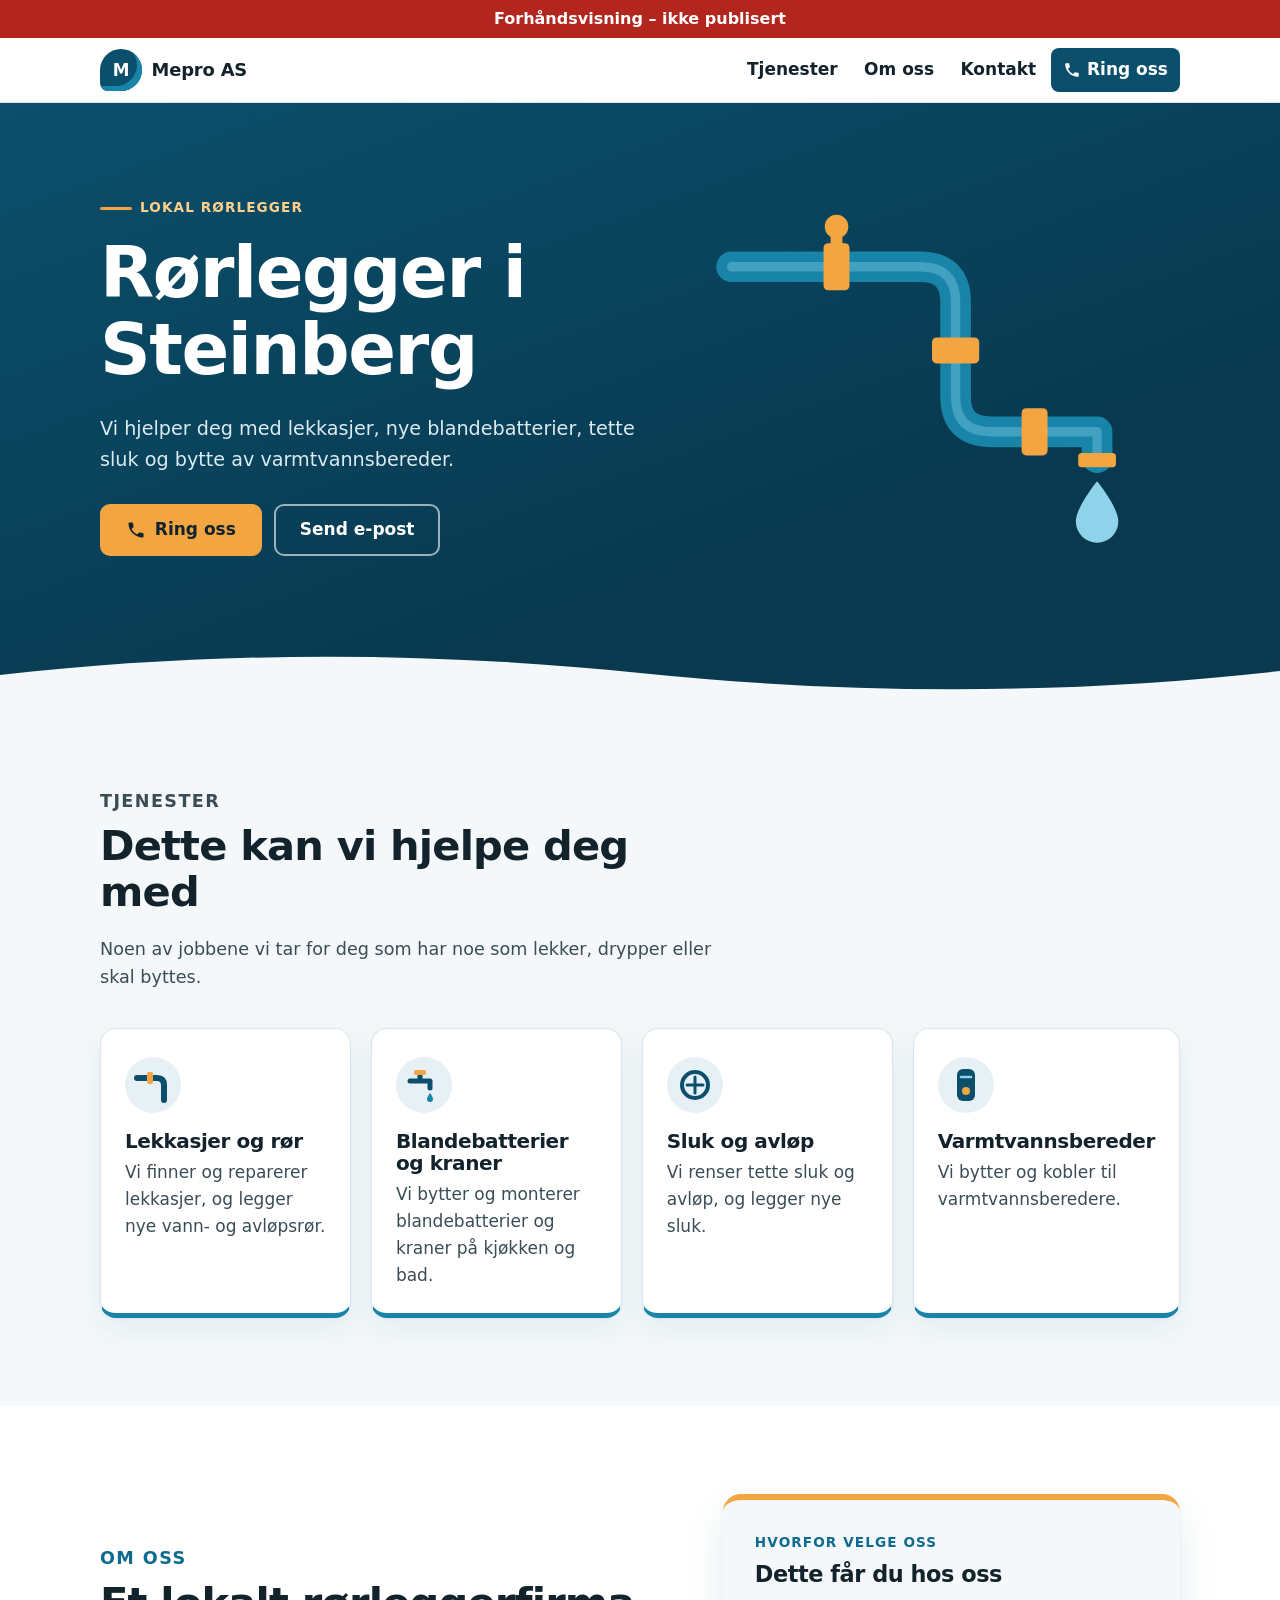
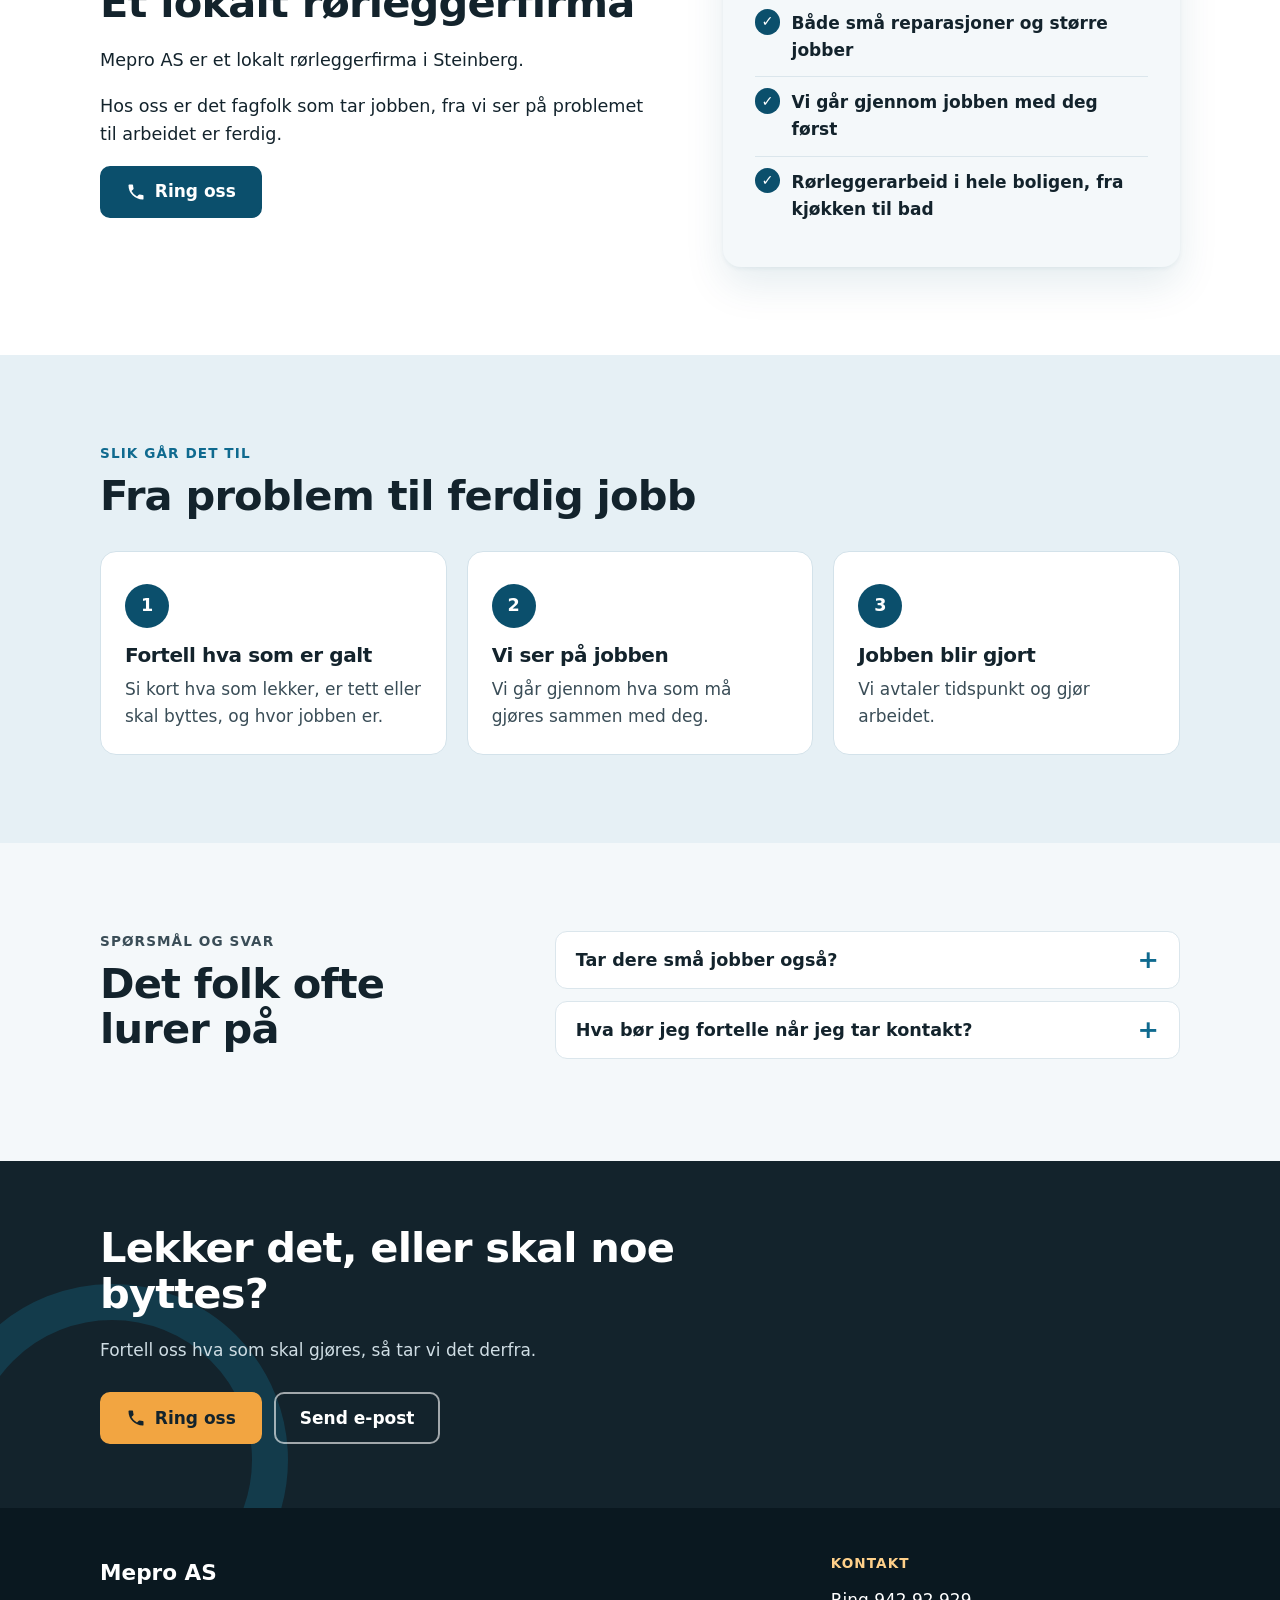
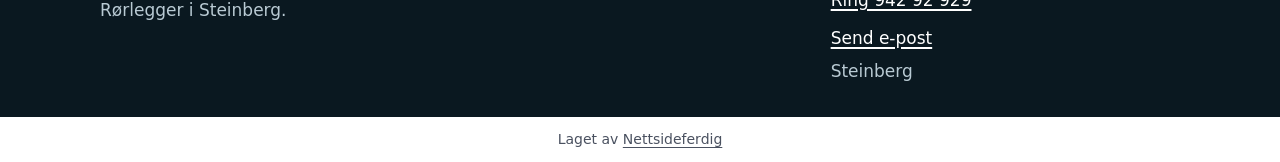
==== commit 1c770aac: "Forhåndsvisning" ====
--- a/index.html
+++ b/index.html
@@ -23,9 +23,9 @@
 </head>
 <body>
 <div class="forhandsstripe">Forhåndsvisning – ikke publisert</div>
-<header class="topp"><div class="wrap"><a class="logo" href="./"><span class="logo-merke" aria-hidden="true">M</span><span>Mepro AS</span></a><nav class="meny" aria-label="Hovedmeny"><ul><li><a href="./#tjenester">Tjenester</a></li><li><a href="./#om">Om oss</a></li><li><a href="#kontakt">Kontakt</a></li><li><a class="meny-ring" href="tel:94292929">Ring oss</a></li></ul></nav></div></header>
+<header class="topp"><div class="wrap"><a class="logo" href="./"><span class="logo-merke" aria-hidden="true">M</span><span>Mepro AS</span></a><nav class="meny" aria-label="Hovedmeny"><ul><li><a href="./#tjenester">Tjenester</a></li><li><a href="./#om">Om oss</a></li><li><a href="#kontakt">Kontakt</a></li><li class="meny-knapp"><a class="meny-ring" href="tel:94292929"><svg viewBox="0 0 24 24" aria-hidden="true"><path d="M6.6 10.8a15.1 15.1 0 0 0 6.6 6.6l2.2-2.2a1 1 0 0 1 1-.25 11.4 11.4 0 0 0 3.6.57 1 1 0 0 1 1 1V20a1 1 0 0 1-1 1A17 17 0 0 1 3 4a1 1 0 0 1 1-1h3.5a1 1 0 0 1 1 1c0 1.25.2 2.45.57 3.57a1 1 0 0 1-.25 1z" fill="currentColor"/></svg>Ring oss</a></li></ul></nav></div></header>
 <main>
-<section class="hero"><div class="wrap"><div><p class="hero-etikett">Rørleggerbedrift i Steinberg</p><h1>Rørlegger i Steinberg</h1><p class="ingress">Mepro AS utfører rørleggerarbeid. Ring eller send oss en e-post og fortell hva du trenger hjelp til.</p><div class="knapper"><a class="knapp" href="tel:94292929"><svg viewBox="0 0 24 24" aria-hidden="true"><path d="M6.6 10.8a15.1 15.1 0 0 0 6.6 6.6l2.2-2.2a1 1 0 0 1 1-.25 11.4 11.4 0 0 0 3.6.57 1 1 0 0 1 1 1V20a1 1 0 0 1-1 1A17 17 0 0 1 3 4a1 1 0 0 1 1-1h3.5a1 1 0 0 1 1 1c0 1.25.2 2.45.57 3.57a1 1 0 0 1-.25 1z" fill="currentColor"/></svg>Ring oss</a><a class="knapp knapp-strek" href="mailto:post@mepro.as">Send e-post</a></div></div><div class="ror" aria-hidden="true"><svg viewBox="0 0 400 300"><g fill="none" stroke-linecap="round" stroke-linejoin="round"><path d="M20 60 H180 Q210 60 210 90 V170 Q210 200 240 200 H330 V222" stroke="#1784a8" stroke-width="26"/><path d="M20 60 H180 Q210 60 210 90 V170 Q210 200 240 200 H330 V222" stroke="#5fb3d1" stroke-width="8" stroke-opacity="0.6"/></g><g fill="#f2a541"><rect x="98" y="40" width="22" height="40" rx="4"/><rect x="190" y="120" width="40" height="22" rx="4"/><rect x="266" y="180" width="22" height="40" rx="4"/><circle cx="109" cy="26" r="10"/><rect x="104" y="26" width="10" height="16"/><rect x="314" y="218" width="32" height="12" rx="3"/></g><path d="M330 242 C330 242 312 264 312 276 A18 18 0 0 0 348 276 C348 264 330 242 330 242 Z" fill="#8fd3ea"/><path d="M330 242 C330 242 312 264 312 276 A18 18 0 0 0 348 276 C348 264 330 242 330 242 Z" fill="none" stroke="#ffffff" stroke-opacity="0.5" stroke-width="3"/></svg></div></div><svg class="bolge" viewBox="0 0 1440 48" preserveAspectRatio="none" aria-hidden="true"><path d="M0 48 V24 C240 0 480 0 720 22 C960 44 1200 44 1440 20 V48 Z" fill="#f4f8fa"/></svg></section><section class="seksjon" id="tjenester"><div class="wrap"><div class="seksjon-hode"><p class="overlinje">Tjenester</p><h2>Rørleggerarbeid på vann og avløp</h2><p>Rørleggerarbeid handler om vann og avløp: rør, kraner, sluk og utstyret som henger sammen med dem. Fortell oss hva som skal gjøres, så finner vi ut av jobben sammen med deg.</p></div><ul class="tj-rad"><li class="tj-kort"><svg viewBox="0 0 56 56" aria-hidden="true"><circle cx="28" cy="28" r="28" fill="#e6f0f5"/><path d="M12 21 H32 Q39 21 39 28 V43" fill="none" stroke="#0b4f6c" stroke-width="6" stroke-linecap="round"/><rect x="22" y="15" width="6" height="12" rx="2" fill="#f2a541"/></svg><h3>Rør</h3><p>Rørene som fører vannet fram til kraner og utstyr i huset.</p></li><li class="tj-kort"><svg viewBox="0 0 56 56" aria-hidden="true"><circle cx="28" cy="28" r="28" fill="#e6f0f5"/><path d="M14 24 H34 V31 M24 16 V24" fill="none" stroke="#0b4f6c" stroke-width="5" stroke-linecap="round" stroke-linejoin="round"/><rect x="18" y="13" width="12" height="5" rx="2" fill="#f2a541"/><path d="M34 36 C34 36 31 40 31 42 A3 3 0 0 0 37 42 C37 40 34 36 34 36 Z" fill="#1784a8"/></svg><h3>Kraner</h3><p>Kraner og armatur, og det som kobles til vannet der du bruker det.</p></li><li class="tj-kort"><svg viewBox="0 0 56 56" aria-hidden="true"><circle cx="28" cy="28" r="28" fill="#e6f0f5"/><circle cx="28" cy="28" r="13" fill="none" stroke="#0b4f6c" stroke-width="4"/><g stroke="#0b4f6c" stroke-width="3" stroke-linecap="round"><line x1="20" y1="28" x2="36" y2="28"/><line x1="28" y1="20" x2="28" y2="36"/></g></svg><h3>Sluk</h3><p>Sluk i gulvet, og veien vannet tar videre derfra.</p></li><li class="tj-kort"><svg viewBox="0 0 56 56" aria-hidden="true"><circle cx="28" cy="28" r="28" fill="#e6f0f5"/><path d="M28 12 C28 12 18 24 18 31 A10 10 0 0 0 38 31 C38 24 28 12 28 12 Z" fill="#1784a8"/><path d="M23 31 A5 5 0 0 0 28 36" fill="none" stroke="#ffffff" stroke-width="2.5" stroke-linecap="round"/></svg><h3>Vann og avløp</h3><p>Vann inn og avløp ut. Fortell oss hva det gjelder, så ser vi på jobben.</p></li></ul></div></section><section class="seksjon om-seksjon" id="om"><div class="wrap delt"><div class="tekst"><p class="overlinje">Om oss</p><h2>Lokal rørlegger i Steinberg</h2><p>Mepro AS er en rørleggerbedrift i Steinberg. Vi tar oppdrag som krever en fagperson på vann og avløp.</p><p>Ta kontakt og fortell hva som skal gjøres, så avtaler vi det videre med deg.</p><a class="knapp knapp-bla" href="tel:94292929">Ring oss</a></div><aside class="infokort" aria-labelledby="hvorfor-tittel"><p class="overlinje">Hvorfor velge oss</p><h3 id="hvorfor-tittel">Dette får du hos oss</h3><ul class="sjekk"><li>Rørlegger med base i Steinberg</li><li>Fagperson på vann og avløp</li><li>Enkelt å ta kontakt på telefon eller e-post</li></ul></aside></div></section><section class="seksjon steg-seksjon"><div class="wrap"><p class="overlinje">Slik går det til</p><h2>Fra første kontakt til avtale</h2><ol class="steg"><li><span class="steg-nr" aria-hidden="true">1</span><h3>Ta kontakt</h3><p>Ring oss eller send en e-post når du trenger en rørlegger.</p></li><li><span class="steg-nr" aria-hidden="true">2</span><h3>Fortell om jobben</h3><p>Si hva som skal gjøres, og hvor jobben er.</p></li><li><span class="steg-nr" aria-hidden="true">3</span><h3>Vi avtaler jobben</h3><p>Vi går gjennom jobben og avtaler det videre med deg.</p></li></ol></div></section><section class="seksjon faq"><div class="wrap faq-rad"><div class="faq-hode"><p class="overlinje">Spørsmål og svar</p><h2>Det folk ofte lurer på</h2><p>Lurer du på noe annet, er det bare å ringe eller sende oss en e-post.</p></div><div><details><summary>Hvor holder dere til?</summary><p>Vi er en rørleggerbedrift med base i Steinberg.</p></details><details><summary>Hva slags arbeid gjør dere?</summary><p>Rørleggerarbeid på vann og avløp: rør, kraner, sluk og utstyret som henger sammen med dem.</p></details><details><summary>Hvordan tar jeg kontakt?</summary><p>Ring oss eller send en e-post og fortell hva som skal gjøres, så avtaler vi det videre med deg.</p></details></div></div></section><section class="kontakt-cta"><div class="wrap"><h2>Trenger du en rørlegger i Steinberg?</h2><p>Ring eller send oss en e-post og fortell hva du trenger hjelp til.</p><div class="knapper"><a class="knapp" href="tel:94292929">Ring oss</a><a class="knapp knapp-strek" href="mailto:post@mepro.as">Send e-post</a></div></div></section>
+<section class="hero"><div class="wrap"><div><p class="hero-etikett">Lokal rørlegger</p><h1>Rørlegger i Steinberg</h1><p class="ingress">Vi hjelper deg med lekkasjer, nye blandebatterier, tette sluk og bytte av varmtvannsbereder.</p><div class="knapper"><a class="knapp" href="tel:94292929"><svg viewBox="0 0 24 24" aria-hidden="true"><path d="M6.6 10.8a15.1 15.1 0 0 0 6.6 6.6l2.2-2.2a1 1 0 0 1 1-.25 11.4 11.4 0 0 0 3.6.57 1 1 0 0 1 1 1V20a1 1 0 0 1-1 1A17 17 0 0 1 3 4a1 1 0 0 1 1-1h3.5a1 1 0 0 1 1 1c0 1.25.2 2.45.57 3.57a1 1 0 0 1-.25 1z" fill="currentColor"/></svg>Ring oss</a><a class="knapp knapp-strek" href="mailto:post@mepro.as">Send e-post</a></div></div><div class="ror" aria-hidden="true"><svg viewBox="0 0 400 300"><g fill="none" stroke-linecap="round" stroke-linejoin="round"><path d="M20 60 H180 Q210 60 210 90 V170 Q210 200 240 200 H330 V222" stroke="#1784a8" stroke-width="26"/><path d="M20 60 H180 Q210 60 210 90 V170 Q210 200 240 200 H330 V222" stroke="#5fb3d1" stroke-width="8" stroke-opacity="0.6"/></g><g fill="#f2a541"><rect x="98" y="40" width="22" height="40" rx="4"/><rect x="190" y="120" width="40" height="22" rx="4"/><rect x="266" y="180" width="22" height="40" rx="4"/><circle cx="109" cy="26" r="10"/><rect x="104" y="26" width="10" height="16"/><rect x="314" y="218" width="32" height="12" rx="3"/></g><path d="M330 242 C330 242 312 264 312 276 A18 18 0 0 0 348 276 C348 264 330 242 330 242 Z" fill="#8fd3ea"/></svg></div></div><svg class="bolge" viewBox="0 0 1440 48" preserveAspectRatio="none" aria-hidden="true"><path d="M0 48 V24 C240 0 480 0 720 22 C960 44 1200 44 1440 20 V48 Z" fill="#f4f8fa"/></svg></section><section class="seksjon" id="tjenester"><div class="wrap"><div class="seksjon-hode"><p class="overlinje">Tjenester</p><h2>Dette kan vi hjelpe deg med</h2><p>Noen av jobbene vi tar for deg som har noe som lekker, drypper eller skal byttes.</p></div><ul class="tj-rad"><li class="tj-kort"><svg viewBox="0 0 56 56" aria-hidden="true"><circle cx="28" cy="28" r="28" fill="#e6f0f5"/><path d="M12 21 H32 Q39 21 39 28 V43" fill="none" stroke="#0b4f6c" stroke-width="6" stroke-linecap="round"/><rect x="22" y="15" width="6" height="12" rx="2" fill="#f2a541"/></svg><h3>Lekkasjer og rør</h3><p>Vi finner og reparerer lekkasjer, og legger nye vann- og avløpsrør.</p></li><li class="tj-kort"><svg viewBox="0 0 56 56" aria-hidden="true"><circle cx="28" cy="28" r="28" fill="#e6f0f5"/><path d="M14 24 H34 V31 M24 16 V24" fill="none" stroke="#0b4f6c" stroke-width="5" stroke-linecap="round" stroke-linejoin="round"/><rect x="18" y="13" width="12" height="5" rx="2" fill="#f2a541"/><path d="M34 36 C34 36 31 40 31 42 A3 3 0 0 0 37 42 C37 40 34 36 34 36 Z" fill="#1784a8"/></svg><h3>Blandebatterier og kraner</h3><p>Vi bytter og monterer blandebatterier og kraner på kjøkken og bad.</p></li><li class="tj-kort"><svg viewBox="0 0 56 56" aria-hidden="true"><circle cx="28" cy="28" r="28" fill="#e6f0f5"/><circle cx="28" cy="28" r="13" fill="none" stroke="#0b4f6c" stroke-width="4"/><g stroke="#0b4f6c" stroke-width="3" stroke-linecap="round"><line x1="20" y1="28" x2="36" y2="28"/><line x1="28" y1="20" x2="28" y2="36"/></g></svg><h3>Sluk og avløp</h3><p>Vi renser tette sluk og avløp, og legger nye sluk.</p></li><li class="tj-kort"><svg viewBox="0 0 56 56" aria-hidden="true"><circle cx="28" cy="28" r="28" fill="#e6f0f5"/><rect x="19" y="12" width="18" height="32" rx="6" fill="#0b4f6c"/><circle cx="28" cy="34" r="4" fill="#f2a541"/><line x1="23" y1="20" x2="33" y2="20" stroke="#8fd3ea" stroke-width="2.5" stroke-linecap="round"/></svg><h3>Varmtvannsbereder</h3><p>Vi bytter og kobler til varmtvannsberedere.</p></li></ul></div></section><section class="seksjon om-seksjon" id="om"><div class="wrap delt"><div class="tekst"><p class="overlinje">Om oss</p><h2>Et lokalt rørleggerfirma</h2><p>Mepro AS er et lokalt rørleggerfirma i Steinberg.</p><p>Hos oss er det fagfolk som tar jobben, fra vi ser på problemet til arbeidet er ferdig.</p><a class="knapp knapp-bla" href="tel:94292929"><svg viewBox="0 0 24 24" aria-hidden="true"><path d="M6.6 10.8a15.1 15.1 0 0 0 6.6 6.6l2.2-2.2a1 1 0 0 1 1-.25 11.4 11.4 0 0 0 3.6.57 1 1 0 0 1 1 1V20a1 1 0 0 1-1 1A17 17 0 0 1 3 4a1 1 0 0 1 1-1h3.5a1 1 0 0 1 1 1c0 1.25.2 2.45.57 3.57a1 1 0 0 1-.25 1z" fill="currentColor"/></svg>Ring oss</a></div><aside class="infokort" aria-labelledby="hvorfor-tittel"><p class="overlinje">Hvorfor velge oss</p><h3 id="hvorfor-tittel">Dette får du hos oss</h3><ul class="sjekk"><li>Både små reparasjoner og større jobber</li><li>Vi går gjennom jobben med deg først</li><li>Rørleggerarbeid i hele boligen, fra kjøkken til bad</li></ul></aside></div></section><section class="seksjon steg-seksjon"><div class="wrap"><p class="overlinje">Slik går det til</p><h2>Fra problem til ferdig jobb</h2><ol class="steg"><li><span class="steg-nr" aria-hidden="true">1</span><h3>Fortell hva som er galt</h3><p>Si kort hva som lekker, er tett eller skal byttes, og hvor jobben er.</p></li><li><span class="steg-nr" aria-hidden="true">2</span><h3>Vi ser på jobben</h3><p>Vi går gjennom hva som må gjøres sammen med deg.</p></li><li><span class="steg-nr" aria-hidden="true">3</span><h3>Jobben blir gjort</h3><p>Vi avtaler tidspunkt og gjør arbeidet.</p></li></ol></div></section><section class="seksjon faq"><div class="wrap faq-rad"><div class="faq-hode"><p class="overlinje">Spørsmål og svar</p><h2>Det folk ofte lurer på</h2></div><div><details><summary>Tar dere små jobber også?</summary><p>Ja. Vi tar både små reparasjoner, som en kran som drypper, og større jobber.</p></details><details><summary>Hva bør jeg fortelle når jeg tar kontakt?</summary><p>Fortell kort hva som er galt eller hva som skal gjøres, og hvor jobben er. Da er det lettere for oss å forstå jobben.</p></details></div></div></section><section class="kontakt-cta"><div class="wrap"><h2>Lekker det, eller skal noe byttes?</h2><p>Fortell oss hva som skal gjøres, så tar vi det derfra.</p><div class="knapper"><a class="knapp" href="tel:94292929"><svg viewBox="0 0 24 24" aria-hidden="true"><path d="M6.6 10.8a15.1 15.1 0 0 0 6.6 6.6l2.2-2.2a1 1 0 0 1 1-.25 11.4 11.4 0 0 0 3.6.57 1 1 0 0 1 1 1V20a1 1 0 0 1-1 1A17 17 0 0 1 3 4a1 1 0 0 1 1-1h3.5a1 1 0 0 1 1 1c0 1.25.2 2.45.57 3.57a1 1 0 0 1-.25 1z" fill="currentColor"/></svg>Ring oss</a><a class="knapp knapp-strek" href="mailto:post@mepro.as">Send e-post</a></div></div></section>
 </main>
 <footer class="bunn" id="kontakt"><div class="wrap bunn-rad"><div><p class="bunn-navn">Mepro AS</p><p>Rørlegger i Steinberg.</p></div><div><h2 class="bunn-tittel">Kontakt</h2><ul class="bunn-liste"><li><a href="tel:94292929">Ring 942 92 929</a></li><li><a href="mailto:post@mepro.as">Send e-post</a></li><li>Steinberg</li></ul></div></div></footer>
 <p class="nf-byra">Laget av <a href="https://nettsideferdig.no/">Nettsideferdig</a></p>
--- a/style.css
+++ b/style.css
@@ -45,7 +45,7 @@
 .nf-skjema .nf-info { font-size: 0.875rem; color: #555; }
 
 /* Designet */
-*,*::before,*::after{box-sizing:border-box}html{-webkit-text-size-adjust:100%}body{margin:0;font-family:"Segoe UI",system-ui,-apple-system,Helvetica,Arial,sans-serif;font-size:1.0625rem;line-height:1.6;color:#13232c;background:#f4f8fa}img{display:block;width:100%;height:auto}a{color:#0b4f6c;text-underline-offset:3px;text-decoration-thickness:2px}a:focus-visible{outline:3px solid #f2a541;outline-offset:3px;border-radius:4px}h1,h2,h3{font-family:system-ui,-apple-system,"Segoe UI",Helvetica,sans-serif;font-weight:800;line-height:1.1;letter-spacing:-.02em;margin:0 0 .5em}h1{font-size:clamp(2.4rem,9vw,4.4rem)}h2{font-size:clamp(1.7rem,5vw,2.6rem)}h3{font-size:1.25rem}p{margin:0 0 1em}.wrap{width:100%;max-width:70rem;margin:0 auto;padding:0 1.25rem}.topp{background:#fff;border-bottom:1px solid #dbe6ec}.topp .wrap{display:flex;flex-wrap:wrap;align-items:center;justify-content:space-between;gap:.25rem 1.5rem;padding-top:.6rem;padding-bottom:.6rem}.logo{display:inline-flex;align-items:center;gap:.6rem;min-height:44px;text-decoration:none;color:#13232c;font-weight:800;font-size:1.12rem;letter-spacing:-.01em}.logo-merke{display:inline-flex;align-items:center;justify-content:center;width:42px;height:42px;flex:none;border-radius:50% 50% 50% 8px;background:#0b4f6c;color:#fff;font-weight:800;font-size:1.05rem;box-shadow:inset -5px -5px 0 #1784a8}.meny ul{list-style:none;margin:0;padding:0;display:flex;flex-wrap:wrap;gap:.15rem}.meny a{display:inline-flex;align-items:center;min-height:44px;padding:0 .75rem;border-radius:8px;text-decoration:none;color:#13232c;font-weight:600}.meny a:hover{background:#e6f0f5}.meny .meny-ring{background:#0b4f6c;color:#fff}.meny .meny-ring:hover{background:#093e55}.hero{position:relative;overflow:hidden;background:linear-gradient(160deg,#0b4f6c 0%,#08394f 70%);color:#dcebf2}.hero .wrap{position:relative;display:grid;gap:2rem;padding-top:3.25rem;padding-bottom:3.75rem}.hero h1{color:#fff;margin-bottom:.35em}.hero-etikett{display:inline-flex;align-items:center;gap:.5rem;font-size:.85rem;font-weight:700;letter-spacing:.08em;text-transform:uppercase;color:#ffd08a;margin-bottom:1rem}.hero-etikett::before{content:"";width:2rem;height:3px;background:#f2a541;border-radius:2px}.ingress{font-size:1.2rem;max-width:34rem}.knapper{display:flex;flex-wrap:wrap;gap:.75rem;margin-top:1.75rem}.knapp{display:inline-flex;align-items:center;justify-content:center;gap:.55rem;min-height:52px;padding:0 1.5rem;border-radius:10px;background:#f2a541;color:#13232c;font-weight:800;text-decoration:none;border:2px solid #f2a541;transition:background .2s,border-color .2s}.knapp:hover{background:#ffbe63;border-color:#ffbe63}.knapp svg{width:20px;height:20px;flex:none}.knapp-strek{background:transparent;color:#fff;border-color:rgba(255,255,255,.6)}.knapp-strek:hover{background:rgba(255,255,255,.1);border-color:#fff}.knapp-bla{background:#0b4f6c;border-color:#0b4f6c;color:#fff}.knapp-bla:hover{background:#093e55;border-color:#093e55}.ror svg{display:block;width:100%;height:auto;max-width:30rem;margin:0 auto}@media(min-width:56rem){.hero .wrap{grid-template-columns:1.1fr .9fr;align-items:center;padding-top:5.5rem;padding-bottom:6rem}}.bolge{display:block;width:100%;height:48px;margin-top:-1px}.seksjon{padding:4rem 0}@media(min-width:56rem){.seksjon{padding:5.5rem 0}}.seksjon-hode{max-width:40rem;margin-bottom:2.25rem}.seksjon-hode p{font-size:1.1rem;color:#3a4d57}.overlinje{font-size:.85rem;font-weight:700;letter-spacing:.08em;text-transform:uppercase;color:#0f6a8f;margin:0 0 .5rem}.tj-rad{list-style:none;margin:0;padding:0;display:grid;gap:1.25rem}@media(min-width:36rem){.tj-rad{grid-template-columns:1fr 1fr}}@media(min-width:64rem){.tj-rad{grid-template-columns:repeat(4,1fr)}}.tj-kort{background:#fff;border:1px solid #dbe6ec;border-radius:16px;padding:1.75rem 1.5rem 1.5rem;box-shadow:0 1px 2px rgba(11,79,108,.05),0 12px 30px rgba(11,79,108,.07);border-bottom:5px solid #1784a8}.tj-kort svg{display:block;width:56px;height:56px;margin-bottom:1.1rem}.tj-kort h3{margin-bottom:.4rem}.tj-kort p{margin:0;color:#3a4d57}.om-seksjon{background:#fff}.delt{display:grid;gap:2.5rem}@media(min-width:56rem){.delt{grid-template-columns:1.1fr .9fr;gap:4rem;align-items:center}}.tekst{max-width:38rem}.tekst p{font-size:1.1rem}.infokort{background:#f4f8fa;border-radius:18px;padding:2rem;box-shadow:0 2px 4px rgba(11,79,108,.06),0 18px 40px rgba(11,79,108,.10);border-top:6px solid #f2a541}.infokort h3{font-size:1.4rem}.sjekk{list-style:none;margin:0;padding:0}.sjekk li{position:relative;padding:.75rem 0 .75rem 2.3rem;border-bottom:1px solid #dbe6ec;font-weight:600}.sjekk li:last-child{border-bottom:0}.sjekk li::before{content:"✓";position:absolute;left:0;top:.7rem;width:1.6rem;height:1.6rem;border-radius:50%;background:#0b4f6c;color:#fff;font-weight:800;font-size:.9rem;display:flex;align-items:center;justify-content:center}.steg-seksjon{background:#e6f0f5}.steg{list-style:none;margin:2rem 0 0;padding:0;display:grid;gap:1.25rem}@media(min-width:48rem){.steg{grid-template-columns:repeat(3,1fr)}}.steg li{position:relative;background:#fff;border-radius:16px;padding:2rem 1.5rem 1.5rem;border:1px solid #d3e2ea}.steg-nr{display:inline-flex;align-items:center;justify-content:center;width:2.75rem;height:2.75rem;border-radius:50%;background:#0b4f6c;color:#fff;font-weight:800;font-size:1.1rem;margin-bottom:1rem}.steg p{margin:0;color:#3a4d57}.faq-rad{display:grid;gap:1.5rem}@media(min-width:56rem){.faq-rad{grid-template-columns:1fr 1.6fr;gap:4rem;align-items:start}}.faq-hode p{color:#3a4d57;max-width:24rem}.faq details{background:#fff;border:1px solid #dbe6ec;border-radius:12px;margin-bottom:.75rem;padding:0 1.25rem}.faq summary{cursor:pointer;font-weight:700;font-size:1.1rem;min-height:56px;padding:.75rem 0;display:flex;align-items:center;justify-content:space-between;gap:1rem;list-style:none}.faq summary::-webkit-details-marker{display:none}.faq summary::after{content:"+";font-size:1.6rem;line-height:1;color:#0f6a8f}.faq details[open] summary::after{content:"–"}.faq details p{color:#3a4d57;padding-bottom:1.1rem;margin:0}.kontakt-cta{background:#13232c;color:#cfdde4;padding:4rem 0;position:relative;overflow:hidden}.kontakt-cta::before{content:"";position:absolute;left:-4rem;bottom:-8rem;width:22rem;height:22rem;border-radius:50%;border:36px solid rgba(23,132,168,.25)}.kontakt-cta .wrap{position:relative;text-align:left}.kontakt-cta h2{color:#fff;max-width:20ch}.kontakt-cta p{max-width:34rem}.bunn{background:#0a1820;color:#b9cad3;padding:3rem 0 2rem}.bunn a{color:#fff;display:inline-block;padding:.35rem 0;word-break:break-word}.bunn-rad{display:grid;gap:2rem}@media(min-width:48rem){.bunn-rad{grid-template-columns:2fr 1fr}}.bunn-navn{font-size:1.35rem;font-weight:800;color:#fff;margin-bottom:.35rem}.bunn-tittel{font-size:.85rem;letter-spacing:.08em;text-transform:uppercase;color:#ffd08a;margin-bottom:.6rem}.bunn-liste{list-style:none;margin:0;padding:0}section.melding{padding:3rem 0}.nf-skjema label{display:block;font-weight:700;margin-bottom:.35rem}.nf-skjema input,.nf-skjema textarea{width:100%;font:inherit;padding:.75rem;border:1px solid #b8ccd6;border-radius:10px;background:#fff}.nf-skjema button.knapp{border:0;cursor:pointer;font:inherit;font-weight:800}
+*,*::before,*::after{box-sizing:border-box}html{-webkit-text-size-adjust:100%}body{margin:0;font-family:"Segoe UI",system-ui,-apple-system,Helvetica,Arial,sans-serif;font-size:1.0625rem;line-height:1.6;color:#13232c;background:#f4f8fa}a{color:#0b4f6c;text-underline-offset:3px;text-decoration-thickness:2px}a:focus-visible{outline:3px solid #f2a541;outline-offset:3px;border-radius:4px}h1,h2,h3{font-family:system-ui,-apple-system,"Segoe UI",Helvetica,sans-serif;font-weight:800;line-height:1.1;letter-spacing:-.02em;margin:0 0 .5em}h1{font-size:clamp(2.4rem,9vw,4.4rem)}h2{font-size:clamp(1.7rem,5vw,2.6rem)}h3{font-size:1.25rem}p{margin:0 0 1em}.wrap{width:100%;max-width:70rem;margin:0 auto;padding:0 1.25rem}.topp{background:#fff;border-bottom:1px solid #dbe6ec}.topp .wrap{display:flex;flex-wrap:wrap;align-items:center;justify-content:space-between;gap:.25rem 1.5rem;padding-top:.6rem;padding-bottom:.6rem}.logo{display:inline-flex;align-items:center;gap:.6rem;min-height:44px;text-decoration:none;color:#13232c;font-weight:800;font-size:1.12rem;letter-spacing:-.01em}.logo-merke{display:inline-flex;align-items:center;justify-content:center;width:42px;height:42px;flex:none;border-radius:50% 50% 50% 8px;background:#0b4f6c;color:#fff;font-weight:800;font-size:1.05rem;box-shadow:inset -5px -5px 0 #1784a8}.meny ul{list-style:none;margin:0;padding:0;display:flex;flex-wrap:wrap;gap:.15rem}.meny a{display:inline-flex;align-items:center;gap:.4rem;min-height:44px;padding:0 .75rem;border-radius:8px;text-decoration:none;color:#13232c;font-weight:600}.meny a:hover{background:#e6f0f5}.meny .meny-ring{background:#0b4f6c;color:#fff}.meny .meny-ring:hover{background:#093e55}.meny .meny-ring svg{width:18px;height:18px}@media(max-width:37.5em){.meny .meny-knapp{display:none}.meny ul{margin-left:-.75rem}}.hero{position:relative;overflow:hidden;background:linear-gradient(160deg,#0b4f6c 0%,#08394f 70%);color:#dcebf2}.hero .wrap{position:relative;display:grid;gap:2rem;padding-top:3rem;padding-bottom:3rem}.hero h1{color:#fff;margin-bottom:.35em}.hero-etikett{display:inline-flex;align-items:center;gap:.5rem;font-size:.85rem;font-weight:700;letter-spacing:.08em;text-transform:uppercase;color:#ffd08a;margin-bottom:1rem}.hero-etikett::before{content:"";width:2rem;height:3px;background:#f2a541;border-radius:2px}.ingress{font-size:1.2rem;max-width:34rem}.knapper{display:flex;flex-wrap:wrap;gap:.75rem;margin-top:1.75rem}.knapp{display:inline-flex;align-items:center;justify-content:center;gap:.55rem;min-height:52px;padding:0 1.5rem;border-radius:10px;background:#f2a541;color:#13232c;font-weight:800;text-decoration:none;border:2px solid #f2a541;transition:background .2s,border-color .2s}.knapp:hover{background:#ffbe63;border-color:#ffbe63}.knapp svg{width:20px;height:20px;flex:none}.knapp-strek{background:transparent;color:#fff;border-color:rgba(255,255,255,.6)}.knapp-strek:hover{background:rgba(255,255,255,.1);border-color:#fff}.knapp-bla{background:#0b4f6c;border-color:#0b4f6c;color:#fff}.knapp-bla:hover{background:#093e55;border-color:#093e55}.ror svg{display:block;width:100%;height:auto;max-width:30rem;margin:0 auto}@media(max-width:37.5em){.ror{display:none}}@media(min-width:56rem){.hero .wrap{grid-template-columns:1.1fr .9fr;align-items:center;padding-top:5.5rem;padding-bottom:6rem}}.bolge{display:block;width:100%;height:48px;margin-top:-1px}.seksjon{padding:4rem 0}@media(min-width:56rem){.seksjon{padding:5.5rem 0}}.seksjon-hode{max-width:40rem;margin-bottom:2.25rem}.seksjon-hode p{font-size:1.1rem;color:#3a4d57}.overlinje{font-size:.85rem;font-weight:700;letter-spacing:.08em;text-transform:uppercase;color:#0f6a8f;margin:0 0 .5rem}.tj-rad{list-style:none;margin:0;padding:0;display:grid;gap:1.25rem}@media(min-width:36rem){.tj-rad{grid-template-columns:1fr 1fr}}@media(min-width:64rem){.tj-rad{grid-template-columns:repeat(4,1fr)}}.tj-kort{background:#fff;border:1px solid #dbe6ec;border-radius:16px;padding:1.75rem 1.5rem 1.5rem;box-shadow:0 1px 2px rgba(11,79,108,.05),0 12px 30px rgba(11,79,108,.07);border-bottom:5px solid #1784a8}.tj-kort svg{display:block;width:56px;height:56px;margin-bottom:1.1rem}.tj-kort h3{margin-bottom:.4rem}.tj-kort p{margin:0;color:#3a4d57}.om-seksjon{background:#fff}.delt{display:grid;gap:2.5rem}@media(min-width:56rem){.delt{grid-template-columns:1.1fr .9fr;gap:4rem;align-items:center}}.tekst{max-width:38rem}.tekst p{font-size:1.1rem}.infokort{background:#f4f8fa;border-radius:18px;padding:2rem;box-shadow:0 2px 4px rgba(11,79,108,.06),0 18px 40px rgba(11,79,108,.10);border-top:6px solid #f2a541}.infokort h3{font-size:1.4rem}.sjekk{list-style:none;margin:0;padding:0}.sjekk li{position:relative;padding:.75rem 0 .75rem 2.3rem;border-bottom:1px solid #dbe6ec;font-weight:600}.sjekk li:last-child{border-bottom:0}.sjekk li::before{content:"✓";position:absolute;left:0;top:.7rem;width:1.6rem;height:1.6rem;border-radius:50%;background:#0b4f6c;color:#fff;font-weight:800;font-size:.9rem;display:flex;align-items:center;justify-content:center}.steg-seksjon{background:#e6f0f5}.steg{list-style:none;margin:2rem 0 0;padding:0;display:grid;gap:1.25rem}@media(min-width:48rem){.steg{grid-template-columns:repeat(3,1fr)}}.steg li{position:relative;background:#fff;border-radius:16px;padding:2rem 1.5rem 1.5rem;border:1px solid #d3e2ea}.steg-nr{display:inline-flex;align-items:center;justify-content:center;width:2.75rem;height:2.75rem;border-radius:50%;background:#0b4f6c;color:#fff;font-weight:800;font-size:1.1rem;margin-bottom:1rem}.steg p{margin:0;color:#3a4d57}.faq-rad{display:grid;gap:1.5rem}@media(min-width:56rem){.faq-rad{grid-template-columns:1fr 1.6fr;gap:4rem;align-items:start}}.faq-hode p{color:#3a4d57;max-width:24rem}.faq details{background:#fff;border:1px solid #dbe6ec;border-radius:12px;margin-bottom:.75rem;padding:0 1.25rem}.faq summary{cursor:pointer;font-weight:700;font-size:1.1rem;min-height:56px;padding:.75rem 0;display:flex;align-items:center;justify-content:space-between;gap:1rem;list-style:none}.faq summary::-webkit-details-marker{display:none}.faq summary::after{content:"+";font-size:1.6rem;line-height:1;color:#0f6a8f}.faq details[open] summary::after{content:"–"}.faq details p{color:#3a4d57;padding-bottom:1.1rem;margin:0}.kontakt-cta{background:#13232c;color:#cfdde4;padding:4rem 0;position:relative;overflow:hidden}.kontakt-cta::before{content:"";position:absolute;left:-4rem;bottom:-8rem;width:22rem;height:22rem;border-radius:50%;border:36px solid rgba(23,132,168,.25)}.kontakt-cta .wrap{position:relative}.kontakt-cta h2{color:#fff;max-width:20ch}.kontakt-cta p{max-width:34rem}.bunn{background:#0a1820;color:#b9cad3;padding:3rem 0 2rem}.bunn a{color:#fff;display:inline-block;padding:.35rem 0;word-break:break-word}.bunn-rad{display:grid;gap:2rem}@media(min-width:48rem){.bunn-rad{grid-template-columns:2fr 1fr}}.bunn-navn{font-size:1.35rem;font-weight:800;color:#fff;margin-bottom:.35rem}.bunn-tittel{font-size:.85rem;letter-spacing:.08em;text-transform:uppercase;color:#ffd08a;margin-bottom:.6rem}.bunn-liste{list-style:none;margin:0;padding:0}section.melding{padding:3rem 0}.nf-skjema label{display:block;font-weight:700;margin-bottom:.35rem}.nf-skjema input,.nf-skjema textarea{width:100%;font:inherit;padding:.75rem;border:1px solid #b8ccd6;border-radius:10px;background:#fff}.nf-skjema button.knapp{border:0;cursor:pointer;font:inherit;font-weight:800}
 
 /* Fast fra Sidefabrikken */
 .forhandsstripe { display: block !important; position: relative !important; z-index: 2147483647 !important; background: #b3261e !important; color: #fff !important; text-align: center !important; padding: 0.5rem 1rem !important; font: 600 1rem/1.4 system-ui, sans-serif !important; visibility: visible !important; opacity: 1 !important; max-height: none !important; height: auto !important; min-height: 0 !important; overflow: visible !important; margin: 0 !important; top: auto !important; left: auto !important; right: auto !important; bottom: auto !important; width: auto !important; transform: none !important; clip-path: none !important; filter: none !important; text-indent: 0 !important; font-size: 1rem !important; }
